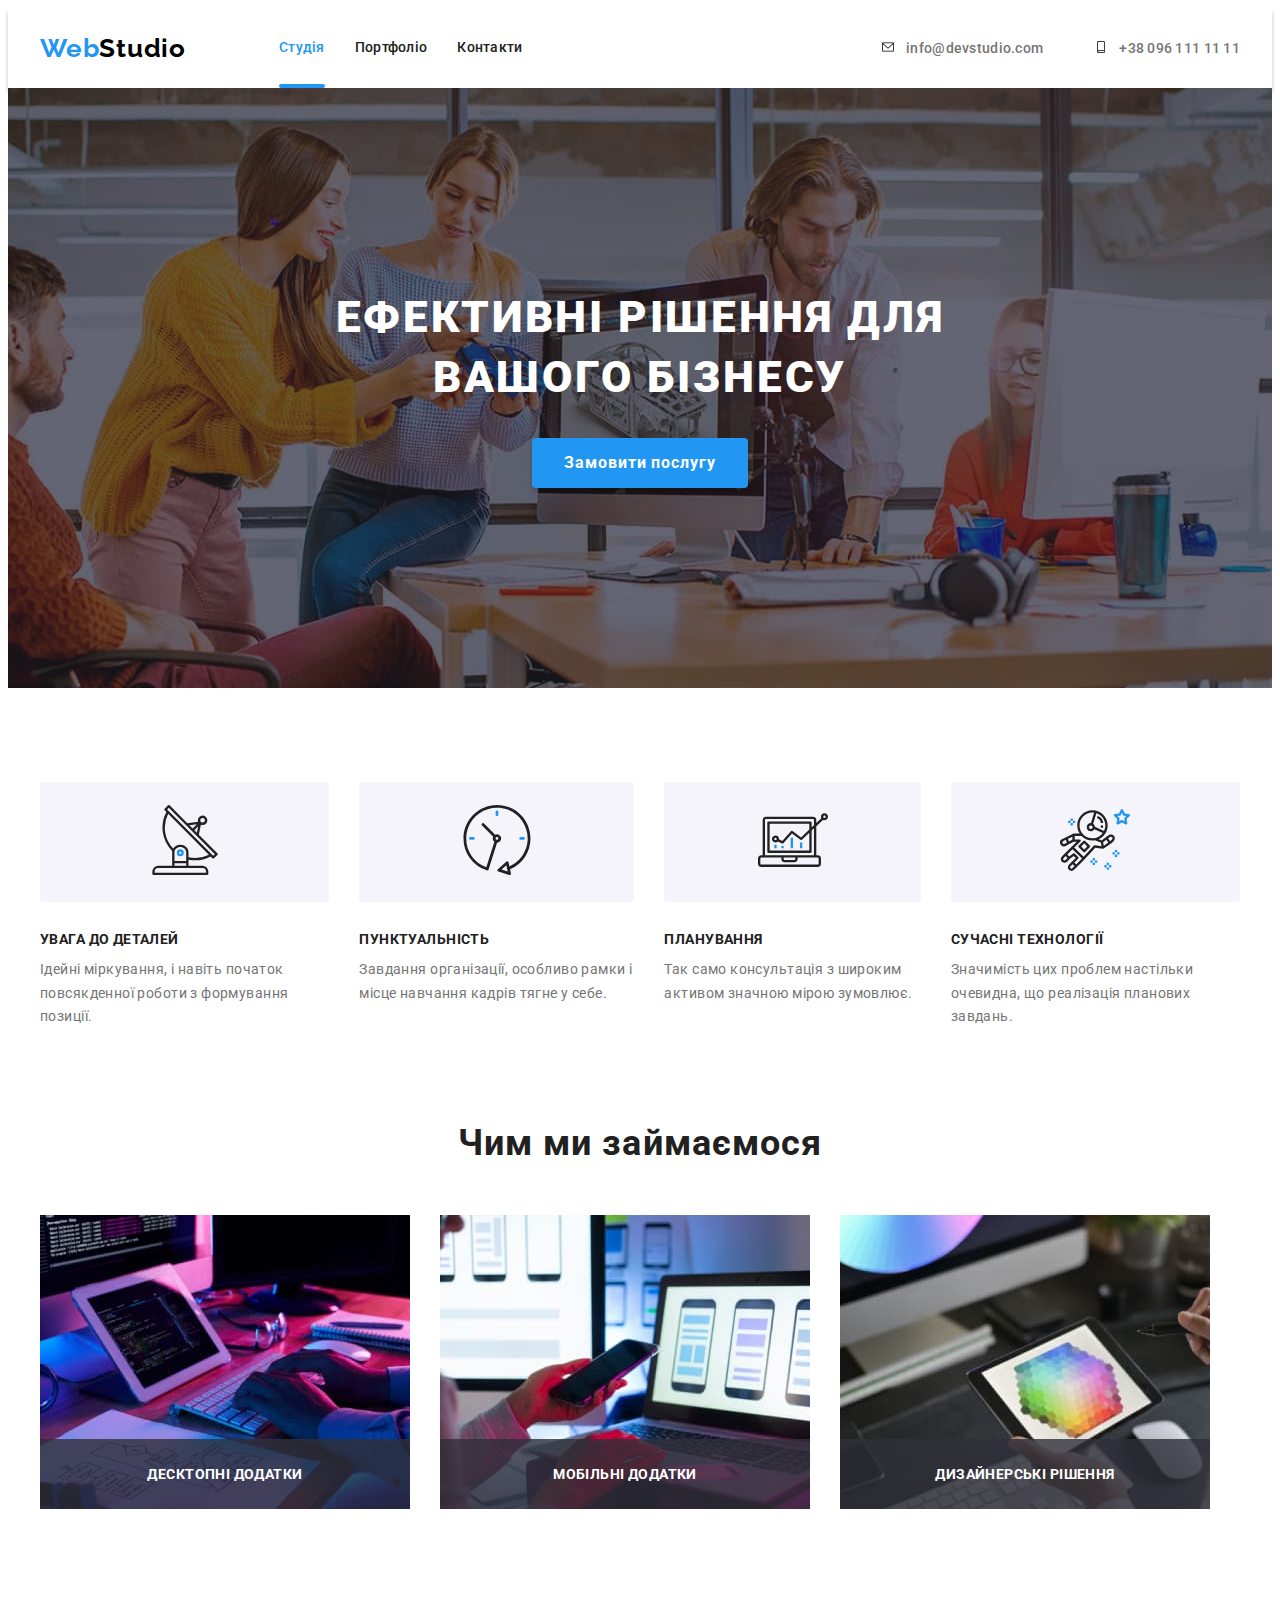
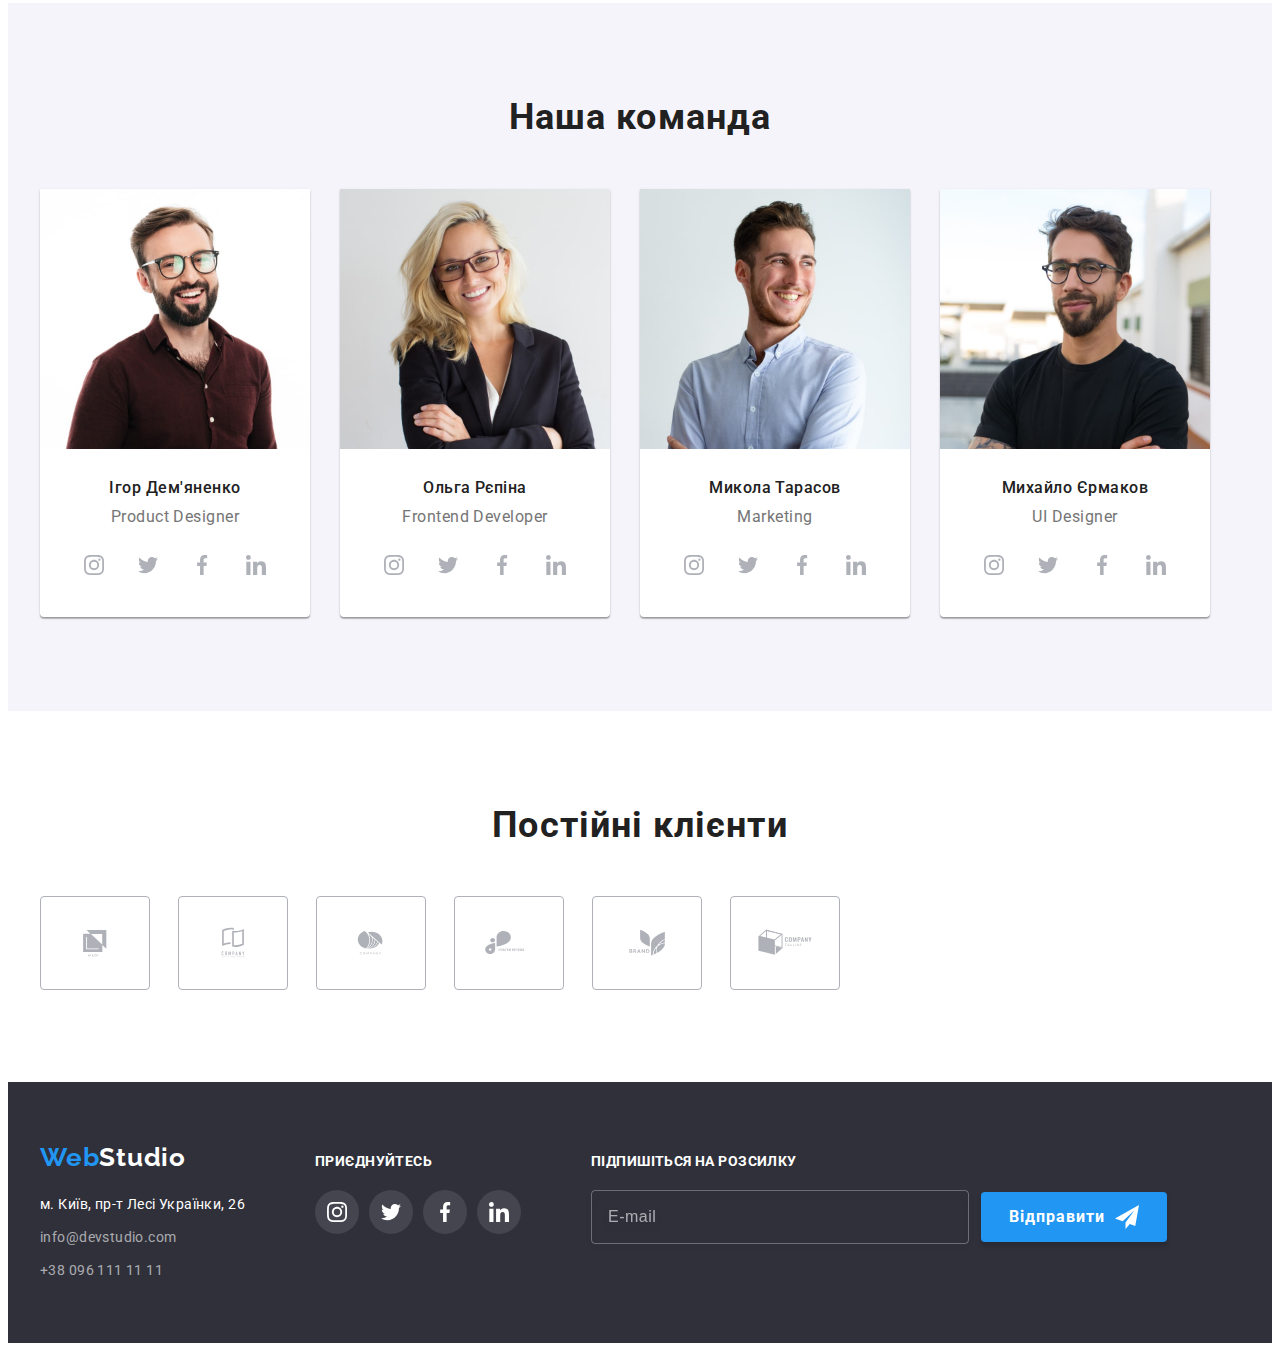
==== index.html @ 469f7433 "add repo" ====
<!DOCTYPE html>
<html lang="uk">
<head>
    <meta charset="UTF-8">
    <meta http-equiv="X-UA-Compatible" content="IE=edge">
    <meta name="viewport" content="width=device-width, initial-scale=1.0">
    <title>WebStudio</title>
    <link rel="preconnect" href="https://fonts.googleapis.com">
    <link rel="preconnect" href="https://fonts.gstatic.com" crossorigin>
    <link href="https://fonts.googleapis.com/css2?family=Raleway:wght@700&family=Roboto:wght@400;500;700;900&display=swap"
        rel="stylesheet">
    <link rel="stylesheet" href="https://cdnjs.cloudflare.com/ajax/libs/modern-normalize/1.1.0/modern-normalize.min.css"
        integrity="sha512-wpPYUAdjBVSE4KJnH1VR1HeZfpl1ub8YT/NKx4PuQ5NmX2tKuGu6U/JRp5y+Y8XG2tV+wKQpNHVUX03MfMFn9Q=="
        crossorigin="anonymous" referrerpolicy="no-referrer" />
    <link rel="stylesheet" href="./css/styles.css">
</head>
<body>
    <header class="site-header">
        <div class="container header-container">
        <nav class="header-nav">
        <a href="/" class="logo"><span class="accent">Web</span>Studio</a>
        <ul class="site-nav list">
            <li class="link-header"><a href="" class="link current">Студія</a></li>
            <li class="link-header"><a href="./portfolio.html" class=" link">Портфоліо</a></li>
            <li class="link-header"><a href="" class=" link">Контакти</a></li>
        </ul>
        </nav>
        <ul class="adress-header list">
           <li class="header-item"><a href="mailto:info@devstudio.com" class="header-link link"><svg class="header-icon" width="16" height="12">
            <use href="./images/icons.svg#icon-mail"></use>
        </svg>info@devstudio.com</a></li>
           <li class="header-item"><a href="tel:+380961111111" class="header-link link"><svg class="header-icon" width="16" height="12">
            <use href="./images/icons.svg#icon-smartphone"></use>
        </svg>+38 096 111 11 11</a></li> 
        </ul>
        </div>
    </header>
    <main>
        <section class="hero">
            <div class="container">
            <h1 class="hero-title">Ефективні рішення для вашого бізнесу</h1>
            <button type="button" class="hero-button" data-modal-open>Замовити послугу</button>
            </div>
        </section>
        <section class="corporation">
            <div class="container">
                <h2 class="visually-hidden">Корпоративна етика</h2>
                <ul class="corporation-list list">
                    <li class="corporation-link">
                        <div class="corporation-icon-item"><a href="" class="corporation-icon-link link"><svg class="corporation-icon" width="70" height="70">
                        <use href="./images/icons.svg#icon-antenna"></use></svg></a></div>
                        <h3 class="corporation-caption">увага до деталей</h3>
                        <p class="corporation-text">Ідейні міркування, і навіть початок повсякденної роботи з формування позиції.</p>
                    </li>
                    <li class="corporation-link">
                        <div class="corporation-icon-item"><a href="" class="corporation-icon-link link"><svg class="corporation-icon" width="70" height="70">
                        <use href="./images/icons.svg#icon-clock"></use></svg></a></div>
                        <h3 class="corporation-caption">пунктуальність</h3>
                        <p class="corporation-text">Завдання організації, особливо рамки і місце навчання кадрів тягне у себе.</p>
                    </li>
                    <li class="corporation-link">
                        <div class="corporation-icon-item"><a href="" class="corporation-icon-link link"><svg class="corporation-icon" width="70" height="70">
                        <use href="./images/icons.svg#icon-diagram"></use></svg></a></div>
                        <h3 class="corporation-caption">планування</h3>
                        <p class="corporation-text">Так само консультація з широким активом значною мірою зумовлює.</p>
                    </li>
                    <li class="corporation-link">
                        <div class="corporation-icon-item"><a href="" class="corporation-icon-link link"><svg class="corporation-icon" width="70" height="70">
                        <use href="./images/icons.svg#icon-astronaut"></use></svg></a></div>
                        <h3 class="corporation-caption">сучасні технології</h3>
                        <p class="corporation-text">Значимість цих проблем настільки очевидна, що реалізація планових завдань.</p>
                    </li>
                </ul>
            </div>
        </section>
        <section class="skills">
            <div class="container">
                <h2 class="skills-hidden">Чим ми займаємося</h2>
                <ul class="skills-list list">
                    <li class="">
                        <div class="skills-item">
                        <img src="./images/section-1-img1.jpg" alt="Написання коду за столом" width="370"/>
                        <p class="skills-text-top">Десктопні додатки</p>
                        </div>
                    </li>
                    <li class="">
                        <div class="skills-item">
                        <img src="./images/section-1-img2.jpg" alt="Створення мобільних додатків" width="370"/>
                        <p class="skills-text-top">Мобільні додатки</p>
                        </div>
                    </li>
                    <li class="">
                        <div class="skills-item">
                        <img src="./images/section-1-img3.jpg" alt="Цифрова кольорова палітра" width="370"/>
                        <p class="skills-text-top">Дизайнерські рішення</p>
                        </div>
                    </li>
                </ul>
            </div>
        </section>
        <section class="team">
            <div class="container">
                <h2 class="team-hidden">Наша команда</h2>
                <ul class="team-list list">
                    <li class="team-link link">
                        <img src="./images/productdesigner.jpg" alt="Дизайнер" width="270"/>
                        <div class="team-box"><h3 class="team-caption">Ігор Дем'яненко</h3>
                        <p lang="en" class="team-text">Product Designer</p>
                        <ul class="team-soc-list list">
                            <li class="team-soc-item">
                                <a href="" target="_blank" rel="noopener noreferrer nofollow" class="team-soc-link link">
                                    <svg class="team-soc-icon" width="20" height="20">
                                        <use href="./images/icons.svg#icon-instagram"></use>
                                    </svg>
                                </a></li>
                            <li class="team-soc-item">
                                <a href="" target="_blank" rel="noopener noreferrer nofollow" class="team-soc-link link"><svg class="team-soc-icon" width="20" height="20">
                                    <use href="./images/icons.svg#icon-twitter"></use>
                                </svg></a></li>
                            <li class="team-soc-item">
                                <a href="" target="_blank" rel="noopener noreferrer nofollow" class="team-soc-link link"><svg class="team-soc-icon" width="20" height="20">
                                    <use href="./images/icons.svg#icon-facebook"></use>
                                </svg></a></li>
                            <li class="team-soc-item">
                                <a href="" target="_blank" rel="noopener noreferrer nofollow" class="team-soc-link link"><svg class="team-soc-icon" width="20" height="20">
                                    <use href="./images/icons.svg#icon-linkedin"></use>
                                </svg></a></li>
                        </ul>
                        </div>
                    </li>
                    <li class="team-link link">
                        <img src="./images/frontenddeveloper.jpg" alt="Фронтенд розробник" width="270"/>
                        <div class="team-box"><h3 class="team-caption">Ольга Рєпіна</h3>
                        <p lang="en" class="team-text">Frontend Developer</p>
                        <ul class="team-soc-list list">
                            <li class="team-soc-item">
                                <a href="" target="_blank" rel="noopener noreferrer nofollow" class="team-soc-link link">
                                    <svg class="team-soc-icon" width="20" height="20">
                                        <use href="./images/icons.svg#icon-instagram"></use>
                                    </svg>
                                </a></li>
                            <li class="team-soc-item">
                                <a href="" target="_blank" rel="noopener noreferrer nofollow" class="team-soc-link link"><svg class="team-soc-icon" width="20" height="20">
                                    <use href="./images/icons.svg#icon-twitter"></use>
                                </svg></a></li>
                            <li class="team-soc-item">
                                <a href="" target="_blank" rel="noopener noreferrer nofollow" class="team-soc-link link"><svg class="team-soc-icon" width="20" height="20">
                                    <use href="./images/icons.svg#icon-facebook"></use>
                                </svg></a></li>
                            <li class="team-soc-item">
                                <a href="" target="_blank" rel="noopener noreferrer nofollow" class="team-soc-link link"><svg class="team-soc-icon" width="20" height="20">
                                    <use href="./images/icons.svg#icon-linkedin"></use>
                                </svg></a></li></ul>
                        </div>
                    </li>
                    <li class="team-link link">
                        <img src="./images/marketing.jpg" alt="Маркетолог" width="270"/>
                        <div class="team-box"><h3 class="team-caption">Микола Тарасов</h3>
                        <p lang="en" class="team-text">Marketing</p>
                        <ul class="team-soc-list list">
                            <li class="team-soc-item">
                                <a href="" target="_blank" rel="noopener noreferrer nofollow" class="team-soc-link link">
                                    <svg class="team-soc-icon" width="20" height="20">
                                        <use href="./images/icons.svg#icon-instagram"></use>
                                    </svg>
                                </a>
                            </li>
                            <li class="team-soc-item">
                                <a href="" target="_blank" rel="noopener noreferrer nofollow" class="team-soc-link link"><svg
                                        class="team-soc-icon" width="20" height="20">
                                        <use href="./images/icons.svg#icon-twitter"></use>
                                    </svg></a>
                            </li>
                            <li class="team-soc-item">
                                <a href="" target="_blank" rel="noopener noreferrer nofollow" class="team-soc-link link"><svg
                                        class="team-soc-icon" width="20" height="20">
                                        <use href="./images/icons.svg#icon-facebook"></use>
                                    </svg></a>
                            </li>
                            <li class="team-soc-item">
                                <a href="" target="_blank" rel="noopener noreferrer nofollow" class="team-soc-link link"><svg
                                        class="team-soc-icon" width="20" height="20">
                                        <use href="./images/icons.svg#icon-linkedin"></use>
                                    </svg></a>
                            </li>
                        </ul>
                        </div>
                    </li>
                    <li class="team-link link">
                        <img src="./images/uidesigner.jpg" alt="UI дизайнер" width="270"/>
                        <div class="team-box"><h3 class="team-caption">Михайло Єрмаков</h3>
                        <p lang="en" class="team-text">UI Designer</p>
                        <ul class="team-soc-list list">
                            <li class="team-soc-item">
                                <a href="" target="_blank" rel="noopener noreferrer nofollow" class="team-soc-link link">
                                    <svg class="team-soc-icon" width="20" height="20">
                                        <use href="./images/icons.svg#icon-instagram"></use>
                                    </svg>
                                </a>
                            </li>
                            <li class="team-soc-item">
                                <a href="" target="_blank" rel="noopener noreferrer nofollow" class="team-soc-link link"><svg
                                        class="team-soc-icon" width="20" height="20">
                                        <use href="./images/icons.svg#icon-twitter"></use>
                                    </svg></a>
                            </li>
                            <li class="team-soc-item">
                                <a href="" target="_blank" rel="noopener noreferrer nofollow" class="team-soc-link link"><svg
                                        class="team-soc-icon" width="20" height="20">
                                        <use href="./images/icons.svg#icon-facebook"></use>
                                    </svg></a>
                            </li>
                            <li class="team-soc-item">
                                <a href="" target="_blank" rel="noopener noreferrer nofollow" class="team-soc-link link"><svg
                                        class="team-soc-icon" width="20" height="20">
                                        <use href="./images/icons.svg#icon-linkedin"></use>
                                    </svg></a>
                            </li>
                        </ul>
                        </div>
                    </li>
                </ul>
            </div>
        </section>
        <section class="clients">
            <div class="container">
                <h2 class="clients-hidden">Постійні клієнти</h2>
                <ul class="clients-list list">
                    <li class="clients-icon-item"><a href="" class="clients-icon-link link"><svg class="clients-icon" width="106" height="60">
                        <use href="./images/icons.svg#icon-logo1"></use>
                    </svg></a></li>
                    <li class="clients-icon-item"><a href="" class="clients-icon-link link"><svg class="clients-icon" width="106" height="60">
                        <use href="./images/icons.svg#icon-logo2"></use>
                    </svg></a></li>
                    <li class="clients-icon-item"><a href="" class="clients-icon-link link"><svg class="clients-icon" width="106" height="60">
                        <use href="./images/icons.svg#icon-logo3"></use>
                    </svg></a></li>
                    <li class="clients-icon-item"><a href="" class="clients-icon-link link"><svg class="clients-icon" width="106" height="60">
                        <use href="./images/icons.svg#icon-logo4"></use>
                    </svg></a></li>
                    <li class="clients-icon-item"><a href="" class="clients-icon-link link"><svg class="clients-icon" width="106" height="60">
                        <use href="./images/icons.svg#icon-logo5"></use>
                    </svg></a></li>
                    <li class="clients-icon-item"><a href="" class="clients-icon-link link"><svg class="clients-icon" width="106" height="60">
                        <use href="./images/icons.svg#icon-logo6"></use>
                    </svg></a></li>
                </ul>
            </div>
        </section>
    </main>
    <footer class="footer">
       <div class="footer-container container">
            <div class="container-address">
                <a href="/" class="logo-footer"><span class="accent">Web</span>Studio</a>
                <address class="address-footer">
                <ul class="nav list">
                    <li class="nav-link"><a href="https://goo.gl/maps/p6rWdTMNFXtJnuZH9" target="_blank" rel="noopener noreferrer nofollow" class="nav-address">м. Київ, пр-т Лесі Українки, 26</a></li>
                    <li class="nav-link"><a href="mailto:info@devstudio.com" class="nav-info">info@devstudio.com</a></li>
                    <li class="nav-link"><a href="tel:+380961111111" class="nav-info">+38 096 111 11 11</a></li>
                </ul>
                </address>
            </div>
            <div class="container-link">
                <h2 class="footer-hidden">Приєднуйтесь</h2>
                <ul class="footer-soc-list list">
                    <li class="footer-soc-item">
                        <a href="" target="_blank" rel="noopener noreferrer nofollow" class="footer-soc-link link">
                            <svg class="footer-soc-icon" width="20" height="20">
                                <use href="./images/icons.svg#icon-instagram"></use>
                            </svg>
                        </a>
                    </li>
                    <li class="footer-soc-item">
                        <a href="" target="_blank" rel="noopener noreferrer nofollow" class="footer-soc-link link"><svg class="footer-soc-icon"
                                width="20" height="20">
                                <use href="./images/icons.svg#icon-twitter"></use>
                            </svg></a>
                    </li>
                    <li class="footer-soc-item">
                        <a href="" target="_blank" rel="noopener noreferrer nofollow" class="footer-soc-link link"><svg class="footer-soc-icon"
                                width="20" height="20">
                                <use href="./images/icons.svg#icon-facebook"></use>
                            </svg></a>
                    </li>
                    <li class="footer-soc-item">
                        <a href="" target="_blank" rel="noopener noreferrer nofollow" class="footer-soc-link link"><svg class="footer-soc-icon"
                                width="20" height="20">
                                <use href="./images/icons.svg#icon-linkedin"></use>
                            </svg></a>
                    </li>

                </ul> 
            </div>
            <div>
                <form class="footer-form">
                    <div class="footer-field">
                        <label for="footer-user-email" class="footer-input-label"><span>Підпишіться на розсилку</span></label>
                    <div class="input-wrap">
                        <input type="email" name="user-email" class="footer-input" placeholder="E-mail" required id="footer-user-email">
                        <button type="submit" class="footer-button button">Відправити<svg class="modal-send" width="24" height="24">
                            <use href="./images/icons.svg#icon-send"></use>
                        </svg></button>
                    </div>
                    </div>
                </form>
            </div>
       </div>
    </footer>
    <div class="backdrop is-hidden" data-modal>
        <div class="modal">
            <button type="button" class="modal-close" data-modal-close>
                <svg class="modal-close-icon"  width="18" height="18">
                    <use href="./images/icons.svg#icon-close"></use>
                </svg>
            </button>
            <p class="modal-title">Залиште свої дані, ми вам передзвонимо</p>
            <form class="modal-form">
                <div class="modal-field">
                    <label for="user-name" class="input-label"><span>Ім'я</span></label> 
                        <div class="input-wrap">
                        <input type="text" name="user-name" class="modal-input" required id="user-name">
                <svg class="modal-input-icon" width="18" height="18">
                    <use href="./images/icons.svg#icon-person-black"></use>
                </svg> 
                    </div>
                </div>
                <div class="modal-field">
                    <label for="user-tel" class="input-label"><span>Телефон</span></label>
                        <div class="input-wrap">
                       <input type="tel" name="user-tel" class="modal-input" required id="user-tel">
                    <svg class="modal-input-icon" width="18" height="18">
                        <use href="./images/icons.svg#icon-phone-black"></use>
                    </svg>
                    </div> 
                </div>
                <div class="modal-field">
                    <label for="user-email" class="input-label"><span>Пошта</span></label>
                        <div class="input-wrap">
                       <input type="email" name="user-email" class="modal-input" required id="user-email">
                    <svg class="modal-input-icon" width="18" height="18">
                        <use href="./images/icons.svg#icon-email-black"></use>
                    </svg> 
                        </div>
                    </div>
                <div class="modal-field comment-field">
                    <label for="user-comment" class="input-label"><span>Коментар</span></label>
                    <textarea name="user-comment" id="user-comment" class="modal-text" placeholder="Введіть текст"></textarea>
                </div>
                <div class="modal-field check-field">
                    <input type="checkbox" name="privacy" id="privacy" class="input-check visually-hidden">
                    <label for="privacy" class="check-text">
                        <span>
                            <svg class="check-icon" width="16" height="15">
                            <use href="./images/icons.svg#icon-check"></use>
                        </svg></span>Погоджуюся з розсилкою та приймаю <a class="check-link" href=""> Умови договору</a></label>
                </div>
                <button type="submit" class="modal-button button">Відправити</button>
            </form>
        </div>
    </div>
    <script src="./js/modal.js"></script>
</body>
</html>
---- css/styles.css ----
p,
h1,
h2,
h3,
h4,
h5,
h6 {
    margin: 0;
}

ul,
ol {
    margin: 0;
    padding-left: 0;
}

button {
    cursor: pointer;
}

address {
    font-style: normal;
}

img {
    display: block;
    max-width: 100%;
    height: auto;
}

body{
    background-color: #fff;
    color: #757575;
    font-family: "roboto", sans-serif;
}
:root{
    --primary-text-color: #757575;
    --title-text-color: #212121;
    --acent-color: #2196F3;
    --acent-text-color: #FFFFFF;
    --logo-header: #000000;
    --container-color: #EEEEEE;
    --section-bottom: #F5F4FA;
    --background-container: #2F303A;    
    --footer-text: rgb(255, 255, 255, 0.6);
    --bgd-container: #C4C4C4;
}

.list{
    list-style: none;
}

.link{
    text-decoration: none;
}

.container{
    width: 1200px;
    padding-left: 15px;
    padding-right: 15px;
    margin: 0 auto;
    /* outline: 2px solid red; */
}

.visually-hidden {
    position: absolute;
    white-space: nowrap;
    width: 1px;
    height: 1px;
    overflow: hidden;
    border: 0;
    padding: 0;
    clip: rect(0 0 0 0);
    clip-path: inset(50%);
    margin: -1px;
}
                                                        /*header*/
.site-header{
    background-color: var(--acent-text-color);
    box-shadow: 0px 4px 4px rgba(0, 0, 0, 0.25);
}

.logo{
    margin-right: 93px;
    color: var(--logo-header);
    text-decoration: none;
    font-family: 'raleway', sans-serif;
    font-weight: 700;
    font-size: 26px;
    line-height: 1.19;
    letter-spacing: 0.03em;
}

.accent{
    color: var(--acent-color);
}

.site-nav{
    display: flex;
    gap: 30px;
}

.link-header{
    position: relative;
}

.current::after {
    content: '';
    position: absolute;
    width: 100%;
    height: 4px;
    border-radius: 2px;
    padding-bottom: 32;
    bottom: 0;
    right: 0;
    background-color: var(--acent-color);
}

.header-nav{
    display: flex;
    align-items: center;
}
.adress-header{
    display: flex;
    align-items: center;
    gap: 50px;
}
.header-container{
    display: flex;
    justify-content: space-between;
}

.header-icon{
    align-items: center;
    margin-right: 10px;
    transition: fill 250ms linear;
}

.site-nav .link{
    color: var(--title-text-color);

    display: block;
    font-weight: 500;
    font-size: 14px;
    line-height: 1.14;
    letter-spacing: 0.02em;
    padding-top: 32px;
    padding-bottom: 32px;
    transition: color 250ms linear;
}

.site-nav .link:hover,
.site-nav .link:focus{
    color: var(--acent-color);
}
.site-nav .link.current{
    color: var(--acent-color);
}

.adress-header .link{
    color: var(--primary-text-color);

    font-weight: 500;
    font-size: 14px;
    line-height: 1.14;
    letter-spacing: 0.02em; 
    transition: color 250ms linear;
}

.adress-header .link:hover,
.adress-header .link:focus{
    color: var(--acent-color);
}

.adress-header .link:hover .header-icon,
.adress-header .link:focus .header-icon{
    fill: var(--acent-color);
}

                                                    /*main*/
.hero{
    padding-top: 200px;
    padding-bottom: 200px;
    max-width: 1600px;
    margin-left: auto;
    margin-right: auto;
    background-image: linear-gradient(rgba(47, 48, 58, 0.4), rgba(47, 48, 58, 0.4)), url(../images/hero.jpg);
    background-repeat: no-repeat;
    background-position: center;
    background-size: cover;
    background-color: var(--bgd-container);
}
.hero-title{

    width: 696px;
    margin: 0 auto;
    margin-bottom: 30px;

    color: var(--acent-text-color);
    font-weight: 900;
    font-size: 44px;
    line-height: 1.36;
    text-align: center;
    letter-spacing: 0.06em;
    text-transform: uppercase;
}
.hero-button{
    min-width: 216px;
    height: 50px;

    padding: 0;
    margin: 0 auto;
    display: block;

    box-shadow: 0px 4px 4px rgba(0, 0, 0, 0.15);
    border-radius: 4px; 
    color: var(--acent-text-color);
    background-color: var(--acent-color);
    font-family: inherit;
    font-weight: 700;
    font-size: 16px;
    line-height: 1.87;
    letter-spacing: 0.06em;
    border: none;
    cursor: pointer;
}


.corporation-icon-item {
    height: 120px;
    display: flex;
    align-items: center;
    justify-content: center;
    background: #F5F4FA;
    border-radius: 4px;
    margin-bottom: 30px;
}

.corporation-list{
    display: flex;
    gap: 30px;
}

.corporation-link{
    width: calc((100%-90)/4)

}

.corporation{
    padding-top: 94px;
    padding-bottom: 94px;
}

.corporation-caption{
    margin-bottom: 10px;

    color: var(--title-text-color);

    font-weight: 700;
    font-size: 14px;
    line-height: 1.14;
    letter-spacing: 0.03em;
    text-transform: uppercase;
}
.corporation-text{
    color: var(--primary-text-color);

    font-size: 14px;
    line-height: 1.71;
    letter-spacing: 0.03em;
}

.skills{
    padding-bottom: 94px;
}

.skills-list{
    display: flex;
    gap: 30px;
}

.skills-hidden,
.team-hidden{
    margin-bottom: 50px;

    color: var(--title-text-color);

    text-align: center;
    font-weight: 700;
    font-size: 36px;
    line-height: 1.16;
    text-align: center;
    letter-spacing: 0.03em;
}
.team{
    padding-top: 94px;
    padding-bottom: 94px;
    background-color: var(--section-bottom);
}
.team-link{
    width: calc((100%-90)/4)
    box-shadow: 0px 1px 3px rgba(0, 0, 0, 0.12), 0px 1px 1px rgba(0, 0, 0, 0.14), 0px 2px 1px rgba(0, 0, 0, 0.2);
    border-radius: 0px 0px 4px 4px;
}

.team-box{
    padding-top: 30px;
    padding-bottom: 30px;
}

.team-list{
    display: flex;
    gap: 30px;
    

}
.team-list .team-link{
    background-color: var(--acent-text-color);
    box-shadow: 0px 1px 3px rgba(0, 0, 0, 0.12), 0px 1px 1px rgba(0, 0, 0, 0.14), 0px 2px 1px rgba(0, 0, 0, 0.2);
        border-radius: 0px 0px 4px 4px;
}

.team-caption{
    color: var(--title-text-color);
    text-align: center;
    font-weight: 500;
    font-size: 16px;
    line-height: 1.18;
    text-align: center;
    letter-spacing: 0.03em;
}

.team-text{
    margin-top: 10px;

    color: var(--primary-text-color);

    text-align: center;
    line-height: 1.18;
    text-align: center;
    letter-spacing: 0.03em;
}

.team-soc-list {
    margin-top: 16px;
    display: flex;
    justify-content: center;
    gap: 10px;
    
}

.team-soc-item {
    width: 44px;
    height: 44px;
}

.team-soc-link {
    width: 100%;
    height: 100%;
    background-color: var(--acent-text-color);
    border-radius: 50%;
    display: flex;
    align-items: center;
    justify-content: center;

    transition: background-color 250ms linear;
}
.team-soc-link:hover,
.team-soc-link:focus{
    background-color: var(--acent-color);
}

.team-soc-link:hover .team-soc-icon,
.team-soc-link:focus .team-soc-icon{
    fill: var(--acent-text-color);
}


.team-soc-icon{
    fill: #AFB1B8;
    transition: fill 250ms linear;
}

/* clients */
.clients {
    padding-top: 94px;
    padding-bottom: 94px;
}

.clients-hidden {
    margin-bottom: 50px;

    color: var(--title-text-color);
    text-align: center;
    font-weight: 700;
    font-size: 36px;
    line-height: 1.16;
    letter-spacing: 0.03em;
}

.clients-list {
    display: flex;
    gap: 30px;
}

.clients-icon-item {
    width: calc((100%-150) / 6);
    height: 92px;
}

.clients-icon-link {
    display: flex;
    align-items: center;
    justify-content: center;
    border: 1px solid #AFB1B8;
    border-radius: 4px;
    width: 100%;
    height: 100%;
    transition: border-color 250ms linear;
}
.clients-icon{
    fill: #AFB1B8;
    transition: fill 250ms linear;
}

.clients-icon-link:hover,
.clients-icon-link:focus {
    border-color: var(--acent-color);
}

.clients-icon-link:hover .clients-icon,
.clients-icon-link:focus .clients-icon {
    fill: var(--acent-color);
}
                                    /*FOOTER*/                                        

.footer{
    padding-top: 60px;
    padding-bottom: 60px;
    background-color: var(--background-container);
}

.logo-footer{
    color: var(--acent-text-color);

    text-decoration: none;
    font-family: 'raleway', sans-serif;
    font-weight: 700;
    font-size: 26px;
    line-height: 1.19;
    letter-spacing: 0.03em;
}

.nav-link:not(:last-child){
    margin-bottom: 9px;
}

.nav .nav-address{
    color: var(--acent-text-color);

    text-decoration: none;
    font-style: normal;
    font-size: 14px;
    line-height: 1.71;
    letter-spacing: 0.03em;

    transition: color 250ms linear;
}

.nav .nav-address:hover,
.nav .nav-address:focus {
    color: var(--acent-color);
}

.nav .nav-info{
    color: var(--footer-text);
    text-decoration: none;
    font-style: normal;
    font-size: 14px;
    line-height: 1.71;
    letter-spacing: 0.03em;

    transition: color 250ms linear;
}

.nav .nav-info:hover,
.nav .nav-info:focus {
    color: var(--acent-color);
}

.address-footer{
    margin-top: 20px;
}

.footer-hidden {
    margin-bottom: 20px;

    color: var(--acent-text-color);
    font-weight: 700;
    font-size: 14px;
    line-height: 1.14;
    letter-spacing: 0.03em;
    text-transform: uppercase;
}
.footer-container{
    display: flex;
    gap: 70px;
    align-items: baseline;
}


.footer-soc-list {
    display: flex;
    justify-content: center;
    gap: 10px;

}

.footer-soc-item {
    width: 44px;
    height: 44px;
}

.footer-soc-link {    
    width: 100%;
    height: 100%;
    background-color: rgba(255, 255, 255, 0.1);;
    border-radius: 50%;
    display: flex;
    align-items: center;
    justify-content: center;

    transition: background-color 250ms linear;
}

.footer-soc-icon {    
    fill: var(--acent-text-color);
    transition: fill 250ms linear;
}

.footer-soc-link:hover,
.footer-soc-link:focus {
    background-color: var(--acent-color);
}

.footer-soc-link:hover .footer-soc-icon,
.footer-soc-link:focus .footer-soc-icon {
    fill: var(--acent-text-color);
}


/*PORTFOLIO*/

.button{
    padding: 6px 22px;
}
.button.current-btn{
    padding: 6px 25px;
}
.portfolio-nav{
    padding-top: 94px;
    padding-bottom: 94px;
}

.portfolio-nav .button.current-btn {
    color: var(--acent-text-color);
    background-color: var(--acent-color);
    box-shadow: 0px 3px 1px rgba(0, 0, 0, 0.1), 0px 1px 2px rgba(0, 0, 0, 0.08), 0px 2px 2px rgba(0, 0, 0, 0.12);
    border-radius: 4px;

}

.portfolio-btn{
    justify-content: center;
    margin-bottom: 50px;
    display: flex;
    gap: 8px;
}

.portfolio-nav .button{
    border-radius: 4px;
    color: var(--title-text-color);
    background-color: var(--section-bottom);
    border: none;
    font-family: inherit;
    font-weight: 500;
    font-size: 16px;
    line-height: 1.62;
    text-align: center;
    letter-spacing: 0.03em;
    cursor: pointer;

    transition: background-color 250ms linear, color 250ms linear, box-shadow 250ms linear;
}

.portfolio-nav .button:hover,
.portfolio-nav .button:focus{
    color: var(--acent-text-color);
    background-color: var(--acent-color);
    box-shadow: 0px 3px 1px rgba(0, 0, 0, 0.1), 0px 1px 2px rgba(0, 0, 0, 0.08), 0px 2px 2px rgba(0, 0, 0, 0.12);
    border-radius: 4px;
}

.link-text{
    border: 1px solid #EEEEEE;
}

.portfolio-link{
    padding: 0;
    background-color: var(--acent-text-color);
    flex-basis: calc((100% - 60px) / 3);

}
.portfolio-link:hover .top-text,
.portfolio-link:focus .top-text{
    transform: translateY(0);
}

.portfolio-img{
    display: inline-block;
    transition: box-shadow 250ms linear;
}

.portfolio-img:hover,
.portfolio-img:focus{
    box-shadow: 0px 1px 1px rgba(0, 0, 0, 0.12), 0px 4px 4px rgba(0, 0, 0, 0.06), 1px 4px 6px rgba(0, 0, 0, 0.16);
}

.portfolio-header{
    color: var(--title-text-color);
    font-weight: 700;
    font-size: 18px;
    line-height: 2;
    letter-spacing: 0.06em;
    }

.portfolio-text{
    color: var(--primary-text-color);
    line-height: 1.87;
    letter-spacing: 0.03em;
}

.link-text{
    padding-top: 20px;
    padding-left: 24px;
    padding-bottom: 20px;
    padding-right: 24px;
}
.portfolio-text{
    margin-top: 4px;
}

.portfolio{
    display: flex;
    gap: 30px;
    flex-wrap: wrap;
}

.text-top-wrap{
    position: relative;
    overflow: hidden;
}

.top-text{
    font-size: 18px;
    line-height: 1.56;
    letter-spacing: 0.03em;
    color: #FFFFFF;
    background: rgba(33, 150, 243, 0.9);

    position: absolute;
    top: 0;
    padding: 63px 24px;

    transform: translateY(100%);
    transition: transform 250ms linear;
}

.skills-item{
    position: relative;
    overflow: hidden;
}

.skills-text-top {
    font-weight: 700;
    font-size: 14px;
    line-height: 1,14;
    text-align: center;
    letter-spacing: 0.03em;
    text-transform: uppercase;
    color: #FFFFFF;
    background: rgba(47, 48, 58, 0.8);

    position: absolute;
    bottom: 0;
    width: 100%;
    height: 70px;
    display: flex;
    align-items: center;
    justify-content: center;
} 
.footer-form {
}

.footer-input-label {
    font-weight: 700;
    font-size: 14px;
    line-height: 1.14;
    letter-spacing: 0.03em;
    text-transform: uppercase;
    color: var(--acent-text-color);
}
.footer-input-label span {
    display: block;
    margin-bottom: 20px;
}

.input-wrap {
    display: flex;
    align-items: center;
    justify-content: center;
}

.footer-input {
    width: 358px;
    height: 50px;
    transition: fill 250ms linear;
    border: 1px solid rgba(255, 255, 255, 0.3);
    filter: drop-shadow(0px 4px 4px rgba(0, 0, 0, 0.15));
    border-radius: 4px;
    padding-left: 16px;
    color: rgba(255, 255, 255, 0.6);
    font-size: 16px;
    outline: transparent;
    background-color: transparent;
}

.footer-input::placeholder {
    font-weight: 400;
    font-size: 16px;
    line-height: 1.25;
    display: flex;
    align-items: center;
    letter-spacing: 0.03em;
    color: rgba(255, 255, 255, 0.6);
}

.footer-button {
    padding: 10px 28px;
    margin: 0 auto;
    display: block;
    
    box-shadow: 0px 4px 4px rgba(0, 0, 0, 0.15);
    border-radius: 4px;
    color: var(--acent-text-color);
    background-color: #2196F3;
    font-family: inherit;
    font-weight: 700;
    font-size: 16px;
    line-height: 1.87;
    letter-spacing: 0.06em;
    border: none;
    cursor: pointer;
    margin-left: 12px;

    display: flex;
    align-items: center;
    justify-content: center;

    
}

.modal-send {
    fill: var(--acent-text-color);
    margin-left: 10px;
}


/* MODAL  */

.backdrop{
    width: 100%;
    height: 100%;
    background-color: rgba(0, 0, 0, 0.2);
    position: fixed;
    top: 0;

    transition: opacity 250ms linear, visibility 250ms linear;
}

.modal{
    width: 528px;
    min-height: 581px;
    background-color: var(--acent-text-color);
    position: absolute;
    top: 50%;
    left: 50%;
    padding: 40px;
    transform: translate(-50%, -50%) scaleY(1);
    transition: transform 250ms linear;
    box-shadow: 0px 1px 3px rgba(0, 0, 0, 0.12), 0px 1px 1px rgba(0, 0, 0, 0.14), 0px 2px 1px rgba(0, 0, 0, 0.2);
    border-radius: 4px;
}

.backdrop.is-hidden .modal{
    transform: translate(-50%, -50%) scaleY(0);
}

.modal-close{
    width: 30px;
    height: 30px;
    background-color: transparent;
    border: 1px solid rgba(0, 0, 0, 0.1);
    border-radius: 50%;

    position: absolute;
    right: 8px;
    top: 8px;

    display: flex;
    align-items: center;
    justify-content: center;
}

.modal-close-icon{
    transition: fill 250ms linear;
}

.modal-close:hover .modal-close-icon,
.modal-close:focus .modal-close-icon {
    fill: var(--acent-color);
}

.modal-title{
    font-weight: 700;
    font-size: 20px;
    line-height: 1.15;
    text-align: center;
    letter-spacing: 0.03em;
    color: var(--title-text-color);
    margin-bottom: 12px;
}

.modal-input{
    width: 100%;
    height: 40px;
    transition: fill 250ms linear;
    border: 1px solid rgba(33, 33, 33, 0.2);
    border-radius: 4px;
    padding-left: 42px;
    color: var(--title-text-color);
    font-size: 14px;
    outline: transparent;
}

.modal-input:focus,
.modal-input:hover{
    border-color: var(--acent-color);
    
}

.modal-input:focus + .modal-input-icon,
.modal-input:hover +.modal-input-icon{
    fill: var(--acent-color);
}

.modal-input-icon{
    transition: fill 250ms linear;
}

.input-wrap{
    position: relative;
}

.modal-field{
    margin-bottom: 10px;
}

.modal-field.comment-field{
    margin-bottom: 20px;
}

.modal-input-icon{
    position: absolute;
    left: 12px;
    top: 50%;
    transform: translateY(-50%);
}

.modal-input::placeholder{
    font-weight: 400;
    font-size: 12px;
    line-height: 1.16;
    letter-spacing: 0.01em;
    color: rgba(117, 117, 117, 0.5);
}

.modal-text{
    width: 100%;
    height: 120px;
    border: 1px solid rgba(33, 33, 33, 0.2);
    border-radius: 4px;
    padding: 12px 16px;
    resize: none;
    font-size: 14px;
    color: var(--title-text-color);
    outline: transparent;
    transition: fill 250ms linear;
}

.modal-text::placeholder{
    font-weight: 400;
    font-size: 12px;
    line-height: 1.16;
    letter-spacing: 0.01em;
    color: rgba(117, 117, 117, 0.5);
}
.modal-text:hover,
.modal-text:focus{
    border-color: var(--acent-color);
}

.modal-button{
    padding: 10px 52px;
    margin: 0 auto;
    display: block;
    
    box-shadow: 0px 4px 4px rgba(0, 0, 0, 0.15);
    border-radius: 4px;
    color: var(--acent-text-color);
    background-color: var(--acent-color);
    font-family: inherit;
    font-weight: 700;
    font-size: 16px;
    line-height: 1.87;
    letter-spacing: 0.06em;
    border: none;
    cursor: pointer;

    transition: background-color 250ms linear, color 250ms linear, box-shadow 250ms linear;

}   

.modal-button:hover,
.modal-button:focus {
    border-radius: 4px;
    background: #188CE8;
    box-shadow: 0px 3px 1px rgba(0, 0, 0, 0.1), 0px 1px 2px rgba(0, 0, 0, 0.08), 0px 2px 2px rgba(0, 0, 0, 0.12);
}

.input-label{
    font-weight: 400;
    font-size: 12px;
    line-height: 1.16;
    letter-spacing: 0.01em;
    color: var(--primary-text-color);
    
}
.input-label span{
    display: block;
    margin-bottom: 4px;
}

.check-field{
    margin-bottom: 30px;
    display: flex;
    justify-content: center;
}

.check-text{
    font-weight: 400;
    font-size: 14px;
    line-height: 1.71;
    letter-spacing: 0.03em;
    color: var(--primary-text-color);
    display: flex;
    align-items: center;
}

.check-text span{
    width: 16px;
    height: 15px;
    border: 2px solid #212121;
    border-radius: 3px;
    margin-right: 7px;
    display: flex;
    align-items: center;
    justify-content: center;
    fill: transparent;
}

.input-check:checked + .check-text span{
    background-color: #2196F3;
    border: transparent;
    fill: var(--acent-text-color);
}
.input-check:focus + .check-text span,
.input-check:hover + .check-text span{
    border-color: var(--acent-color);
}

.check-link{
    color: #2196F3;
    display: block;
    font-weight: 400;
    font-size: 14px;
    line-height: 1.71;
    letter-spacing: 0.03em;
    text-decoration-line: underline;
    margin-left: 5px;


}

/* java */

.backdrop.is-hidden{
    opacity: 0;
    visibility: hidden;
    pointer-events: none;
}
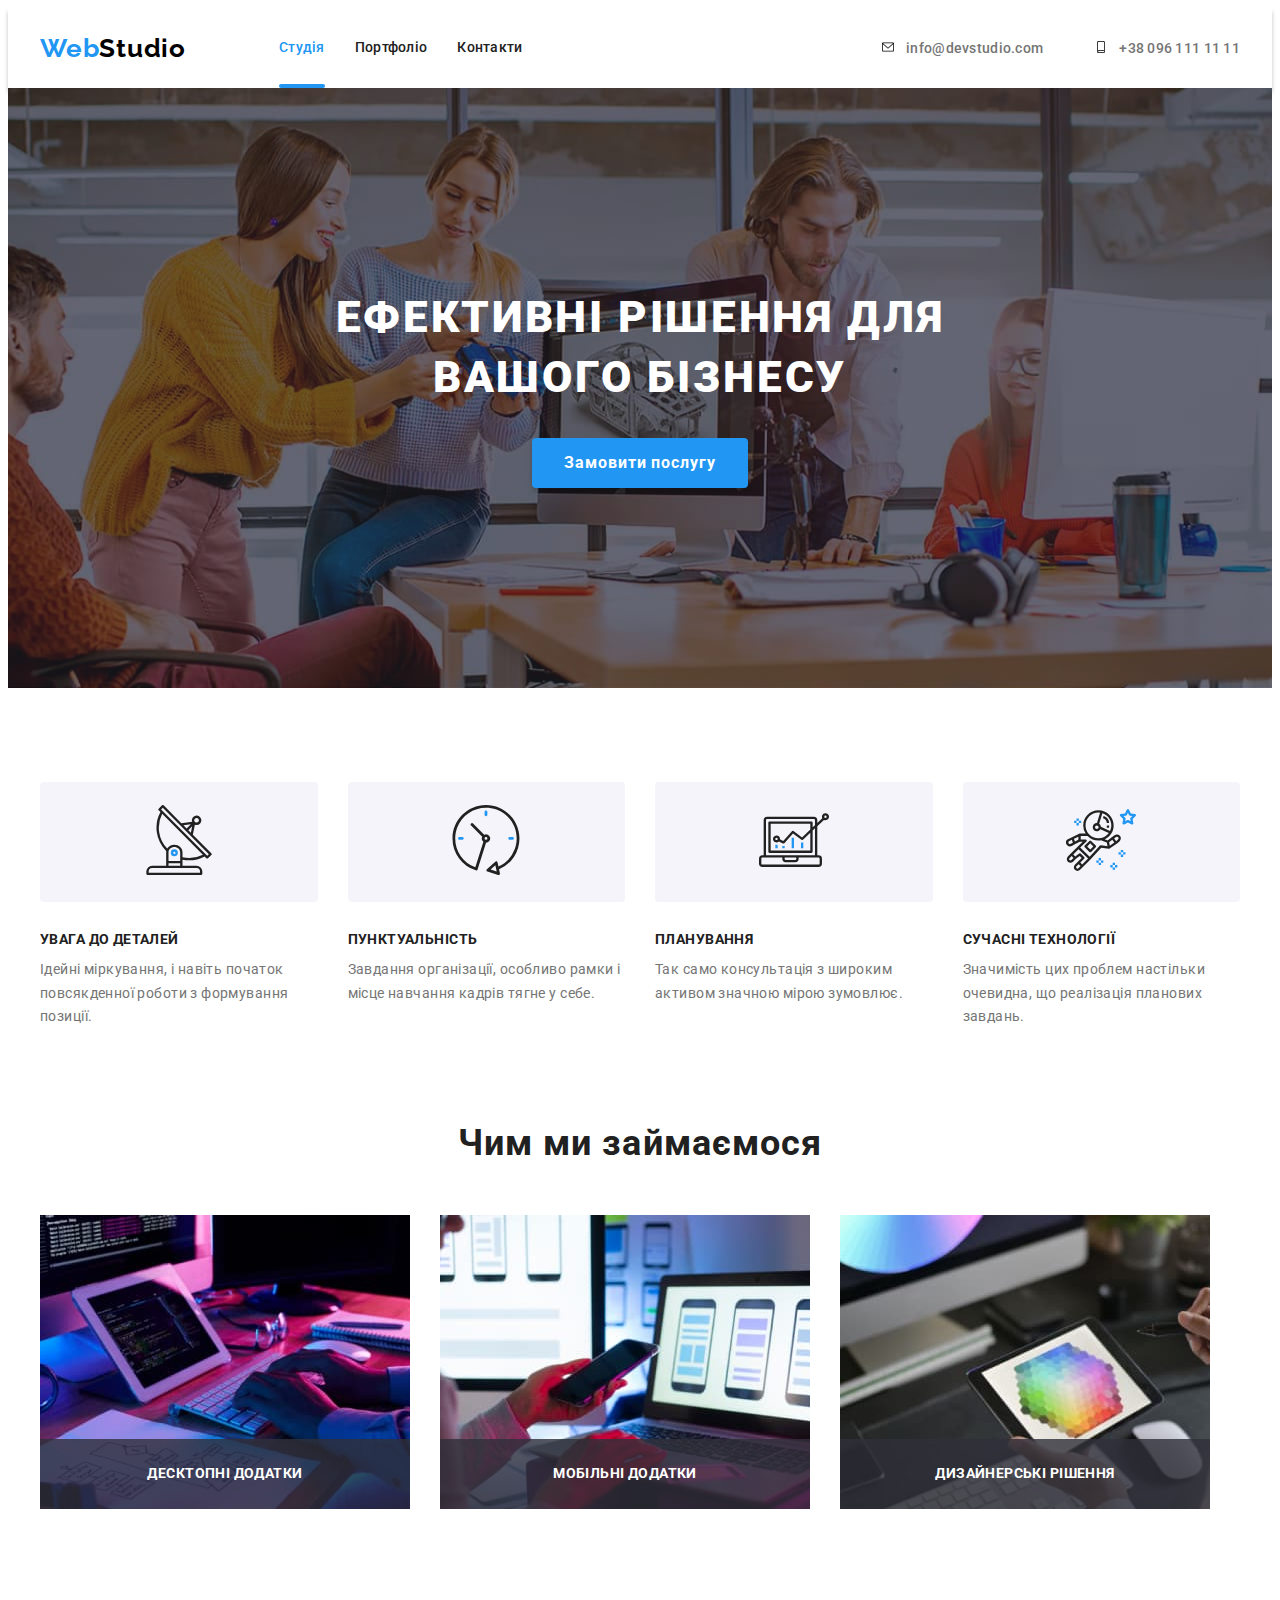
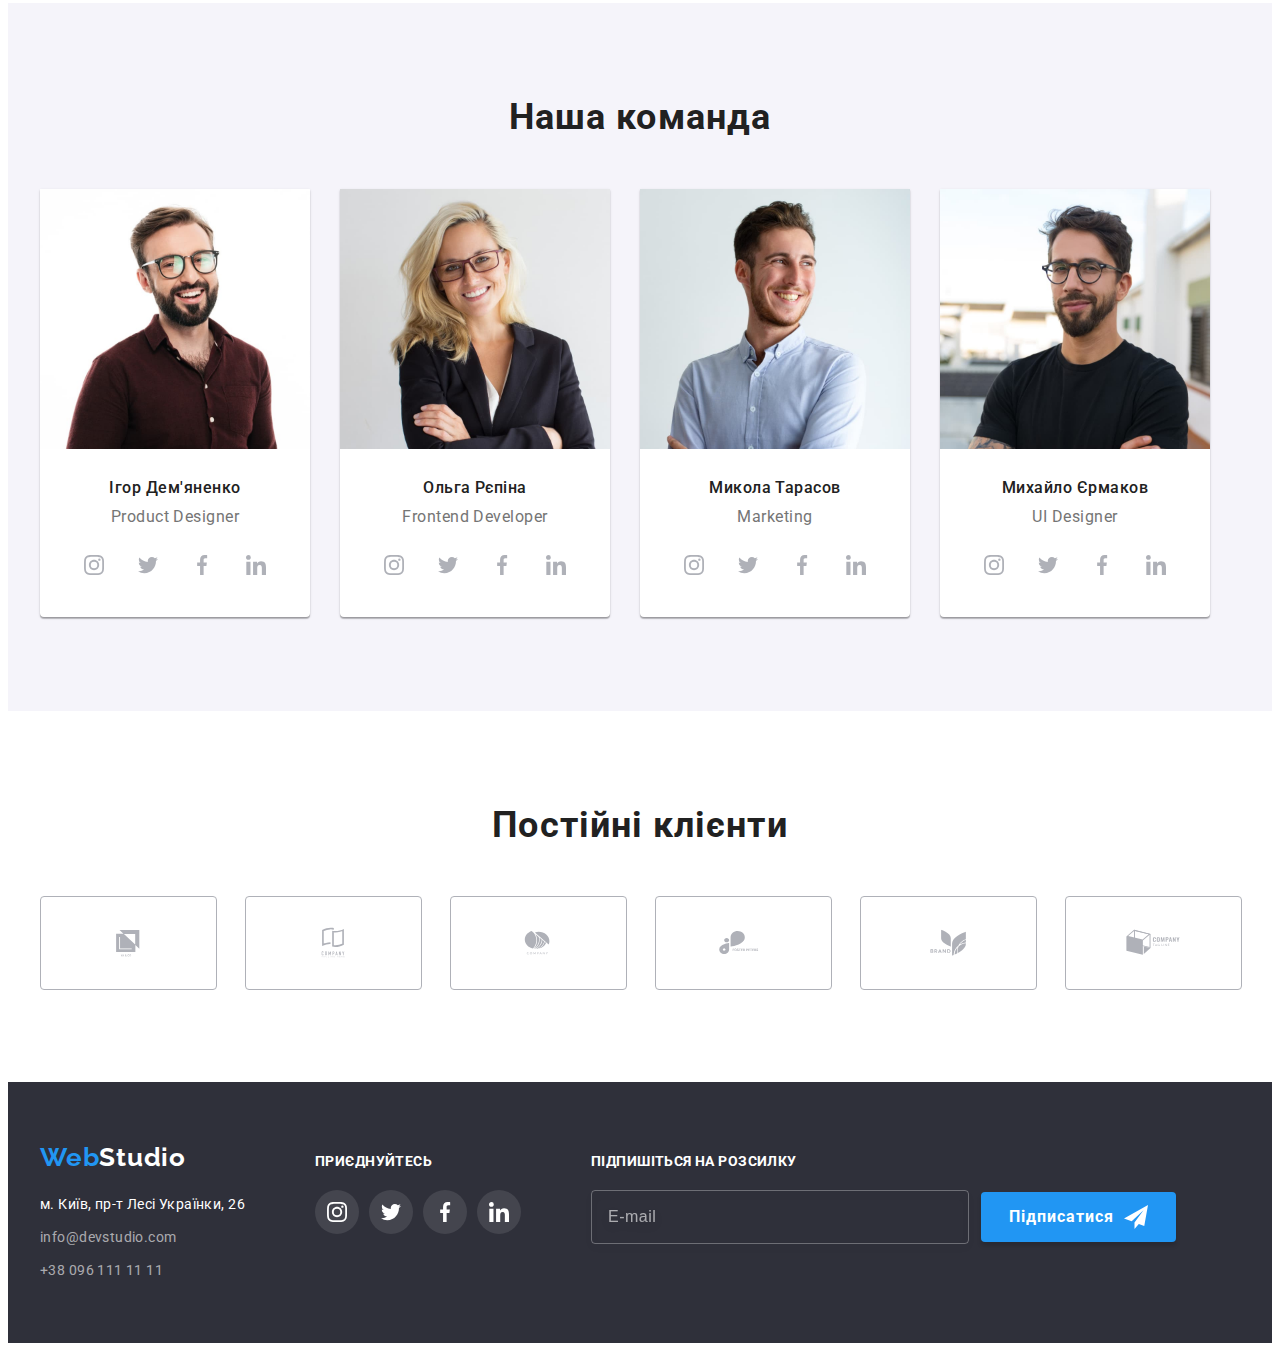
==== commit 1c9a4e80: "add correct version" ====
--- a/index.html
+++ b/index.html
@@ -12,7 +12,7 @@
     <link rel="stylesheet" href="https://cdnjs.cloudflare.com/ajax/libs/modern-normalize/1.1.0/modern-normalize.min.css"
         integrity="sha512-wpPYUAdjBVSE4KJnH1VR1HeZfpl1ub8YT/NKx4PuQ5NmX2tKuGu6U/JRp5y+Y8XG2tV+wKQpNHVUX03MfMFn9Q=="
         crossorigin="anonymous" referrerpolicy="no-referrer" />
-    <link rel="stylesheet" href="./css/styles.css">
+    <link rel="stylesheet" href="./css/main.min.css">
 </head>
 <body>
     <header class="site-header">
@@ -297,7 +297,7 @@
                         <label for="footer-user-email" class="footer-input-label"><span>Підпишіться на розсилку</span></label>
                     <div class="input-wrap">
                         <input type="email" name="user-email" class="footer-input" placeholder="E-mail" required id="footer-user-email">
-                        <button type="submit" class="footer-button button">Відправити<svg class="modal-send" width="24" height="24">
+                        <button type="submit" class="footer-button">Підписатися<svg class="modal-send" width="24" height="24">
                             <use href="./images/icons.svg#icon-send"></use>
                         </svg></button>
                     </div>
@@ -354,7 +354,7 @@
                             <use href="./images/icons.svg#icon-check"></use>
                         </svg></span>Погоджуюся з розсилкою та приймаю <a class="check-link" href=""> Умови договору</a></label>
                 </div>
-                <button type="submit" class="modal-button button">Відправити</button>
+                <button type="submit" class="modal-button">Відправити</button>
             </form>
         </div>
     </div>
--- a/css/main.min.css
+++ b/css/main.min.css
@@ -0,0 +1 @@
+:root{--primary-text-color: #757575;--title-text-color: #212121;--acent-color: #2196F3;--acent-text-color: #FFFFFF;--logo-header: #000000;--container-color: #EEEEEE;--section-bottom: #F5F4FA;--background-container: #2F303A;--footer-text: rgb(255, 255, 255, 0.6);--bgd-container: #C4C4C4}p,h1,h2,h3,h4,h5,h6{margin:0}ul,ol{margin:0;padding-left:0}button{cursor:pointer}address{font-style:normal}img{display:block;max-width:100%;height:auto}body{background-color:#fff;color:#757575;font-family:"roboto",sans-serif}.list{list-style:none}.link{text-decoration:none}.visually-hidden{position:absolute;white-space:nowrap;width:1px;height:1px;overflow:hidden;border:0;padding:0;clip:rect(0 0 0 0);-webkit-clip-path:inset(50%);clip-path:inset(50%);margin:-1px}.container{width:1200px;padding-left:15px;padding-right:15px;margin:0 auto}.input-wrap{display:flex;align-items:center;justify-content:center}.backdrop{width:100%;height:100%;background-color:rgba(0,0,0,.2);position:fixed;top:0;transition:opacity 250ms linear,visibility 250ms linear}.modal{width:528px;min-height:581px;background-color:var(--acent-text-color);position:absolute;top:50%;left:50%;padding:40px;transform:translate(-50%, -50%) scaleY(1);transition:transform 250ms linear;box-shadow:0px 1px 3px rgba(0,0,0,.12),0px 1px 1px rgba(0,0,0,.14),0px 2px 1px rgba(0,0,0,.2);border-radius:4px}.backdrop.is-hidden .modal{transform:translate(-50%, -50%) scaleY(0)}.modal-close{width:30px;height:30px;background-color:rgba(0,0,0,0);border:1px solid rgba(0,0,0,.1);border-radius:50%;position:absolute;right:8px;top:8px;display:flex;align-items:center;justify-content:center}.modal-close-icon{transition:fill 250ms linear}.modal-close:hover .modal-close-icon,.modal-close:focus .modal-close-icon{fill:var(--acent-color)}.modal-title{font-weight:700;font-size:20px;line-height:1.15;letter-spacing:.03em;text-align:center;color:var(--title-text-color);margin-bottom:12px}.modal-input{width:100%;height:40px;transition:fill 250ms linear;border:1px solid rgba(33,33,33,.2);border-radius:4px;padding-left:42px;color:var(--title-text-color);font-size:14px;outline:rgba(0,0,0,0)}.modal-input:focus,.modal-input:hover{border-color:var(--acent-color)}.modal-input::-moz-placeholder{font-weight:400;font-size:12px;line-height:1.16;letter-spacing:.01em;color:rgba(117,117,117,.5)}.modal-input:-ms-input-placeholder{font-weight:400;font-size:12px;line-height:1.16;letter-spacing:.01em;color:rgba(117,117,117,.5)}.modal-input::placeholder{font-weight:400;font-size:12px;line-height:1.16;letter-spacing:.01em;color:rgba(117,117,117,.5)}.modal-input-icon{transition:fill 250ms linear}.modal-input:focus+.modal-input-icon,.modal-input:hover+.modal-input-icon{fill:var(--acent-color)}.input-wrap{position:relative}.modal-field{margin-bottom:10px}.modal-field.comment-field{margin-bottom:20px}.modal-input-icon{position:absolute;left:12px;top:50%;transform:translateY(-50%)}.modal-text{width:100%;height:120px;border:1px solid rgba(33,33,33,.2);border-radius:4px;padding:12px 16px;resize:none;font-size:14px;color:var(--title-text-color);outline:rgba(0,0,0,0);transition:fill 250ms linear}.modal-text:hover,.modal-text:focus{border-color:var(--acent-color)}.modal-text::-moz-placeholder{font-weight:400;font-size:12px;line-height:1.16;letter-spacing:.01em;color:rgba(117,117,117,.5)}.modal-text:-ms-input-placeholder{font-weight:400;font-size:12px;line-height:1.16;letter-spacing:.01em;color:rgba(117,117,117,.5)}.modal-text::placeholder{font-weight:400;font-size:12px;line-height:1.16;letter-spacing:.01em;color:rgba(117,117,117,.5)}.modal-button{padding:10px 52px;margin:0 auto;display:block;box-shadow:0px 4px 4px rgba(0,0,0,.15);border-radius:4px;color:var(--acent-text-color);background-color:var(--acent-color);font-family:inherit;font-weight:700;font-size:16px;line-height:1.87;letter-spacing:.06em;border:none;cursor:pointer;transition:background-color 250ms linear,color 250ms linear,box-shadow 250ms linear}.modal-button:hover,.modal-button:focus{border-radius:4px;background:#188ce8;box-shadow:0px 3px 1px rgba(0,0,0,.1),0px 1px 2px rgba(0,0,0,.08),0px 2px 2px rgba(0,0,0,.12)}.input-label{font-weight:400;font-size:12px;line-height:1.16;letter-spacing:.01em;color:var(--primary-text-color)}.input-label span{display:block;margin-bottom:4px}.check-field{margin-bottom:30px;display:flex;justify-content:center}.check-text{font-weight:400;font-size:14px;line-height:1.71;letter-spacing:.03em;color:var(--primary-text-color);display:flex;align-items:center}.check-text span{width:16px;height:15px;border:2px solid #212121;border-radius:3px;margin-right:7px;display:flex;align-items:center;justify-content:center;fill:rgba(0,0,0,0)}.input-check:checked+.check-text span{background-color:#2196f3;border:rgba(0,0,0,0);fill:var(--acent-text-color)}.input-check:focus+.check-text span,.input-check:hover+.check-text span{border-color:var(--acent-color)}.check-link{color:#2196f3;display:block;font-weight:400;font-size:14px;line-height:1.71;letter-spacing:.03em;-webkit-text-decoration-line:underline;text-decoration-line:underline;margin-left:5px}.backdrop.is-hidden{opacity:0;visibility:hidden;pointer-events:none}.site-header{background-color:var(--acent-text-color);box-shadow:0px 4px 4px rgba(0,0,0,.25)}.logo{margin-right:93px;color:var(--logo-header);text-decoration:none;font-family:"raleway",sans-serif;font-weight:700;font-size:26px;line-height:1.19;letter-spacing:.03em}.accent{color:var(--acent-color)}.site-nav{display:flex;gap:30px}.link-header{position:relative}.current::after{content:"";position:absolute;width:100%;height:4px;border-radius:2px;padding-bottom:32;bottom:0;right:0;background-color:var(--acent-color)}.header-nav{display:flex;align-items:center}.adress-header{display:flex;align-items:center;gap:50px}.header-container{display:flex;justify-content:space-between}.header-icon{align-items:center;margin-right:10px;transition:fill 250ms linear}.adress-header .link:hover .header-icon,.adress-header .link:focus .header-icon{fill:var(--acent-color)}.site-nav .link{color:var(--title-text-color);display:block;font-weight:500;font-size:14px;line-height:1.14;letter-spacing:.02em;padding-top:32px;padding-bottom:32px;transition:color 250ms linear}.site-nav .link:hover,.site-nav .link:focus{color:var(--acent-color)}.site-nav .link.current{color:var(--acent-color)}.adress-header .link{color:var(--primary-text-color);font-weight:500;font-size:14px;line-height:1.14;letter-spacing:.02em;transition:color 250ms linear}.adress-header .link:hover,.adress-header .link:focus{color:var(--acent-color)}.hero{padding-top:200px;padding-bottom:200px;max-width:1600px;margin-left:auto;margin-right:auto;background-image:linear-gradient(rgba(47, 48, 58, 0.4), rgba(47, 48, 58, 0.4)),url(../images/hero.jpg);background-repeat:no-repeat;background-position:center;background-size:cover;background-color:var(--bgd-container)}.hero-title{width:696px;margin:0 auto;margin-bottom:30px;color:var(--acent-text-color);font-weight:900;font-size:44px;line-height:1.36;letter-spacing:.06em;text-align:center;text-transform:uppercase}.hero-button{min-width:216px;height:50px;padding:0;margin:0 auto;display:block;box-shadow:0px 4px 4px rgba(0,0,0,.15);border-radius:4px;color:var(--acent-text-color);background-color:var(--acent-color);font-family:inherit;font-weight:700;font-size:16px;line-height:1.87;letter-spacing:.06em;border:none;cursor:pointer}.corporation-icon-item{height:120px;display:flex;align-items:center;justify-content:center;background:var(--section-bottom);border-radius:4px;margin-bottom:30px}.corporation-list{display:flex;gap:30px}.corporation-link{width:calc((100% - 90px)/4)}.corporation{padding-top:94px;padding-bottom:94px}.corporation-caption{margin-bottom:10px;color:var(--title-text-color);font-weight:700;font-size:14px;line-height:1.14;letter-spacing:.03em;text-transform:uppercase}.corporation-text{color:var(--primary-text-color);font-size:14px;line-height:1.71;letter-spacing:.03em}.skills{padding-bottom:94px}.skills-list{display:flex;gap:30px}.skills-item{position:relative;overflow:hidden}.skills-text-top{font-weight:700;font-size:14px;line-height:1.14;letter-spacing:.03em;text-align:center;text-transform:uppercase;color:#fff;background:rgba(47,48,58,.8);position:absolute;bottom:0;width:100%;height:70px;display:flex;align-items:center;justify-content:center}.skills-hidden{margin-bottom:50px;color:var(--title-text-color);text-align:center;font-weight:700;font-size:36px;line-height:1.16;letter-spacing:.03em;text-align:center}.team-hidden{margin-bottom:50px;color:var(--title-text-color);font-weight:700;font-size:36px;line-height:1.16;letter-spacing:.03em;text-align:center}.team{padding-top:94px;padding-bottom:94px;background-color:var(--section-bottom)}.team-link{box-shadow:0px 1px 3px rgba(0,0,0,.12),0px 1px 1px rgba(0,0,0,.14),0px 2px 1px rgba(0,0,0,.2);border-radius:0px 0px 4px 4px}.team-box{padding-top:30px;padding-bottom:30px}.team-list{display:flex;gap:30px}.team-list .team-link{background-color:var(--acent-text-color);box-shadow:0px 1px 3px rgba(0,0,0,.12),0px 1px 1px rgba(0,0,0,.14),0px 2px 1px rgba(0,0,0,.2);border-radius:0px 0px 4px 4px}.team-caption{color:var(--title-text-color);text-align:center;font-weight:500;font-size:16px;line-height:1.18;letter-spacing:.03em;text-align:center}.team-text{margin-top:10px;color:var(--primary-text-color);line-height:1.18;letter-spacing:.03em;text-align:center}.team-soc-list{margin-top:16px;display:flex;justify-content:center;gap:10px}.team-soc-item{width:44px;height:44px}.team-soc-link{width:100%;height:100%;background-color:var(--acent-text-color);border-radius:50%;display:flex;align-items:center;justify-content:center;transition:background-color 250ms linear}.team-soc-link:hover,.team-soc-link:focus{background-color:var(--acent-color)}.team-soc-icon{fill:#afb1b8;transition:fill 250ms linear}.team-soc-link:hover .team-soc-icon,.team-soc-link:focus .team-soc-icon{fill:var(--acent-text-color)}.clients{padding-top:94px;padding-bottom:94px}.clients-hidden{margin-bottom:50px;color:var(--title-text-color);text-align:center;font-weight:700;font-size:36px;line-height:1.16;letter-spacing:.03em}.clients-list{display:flex;gap:30px}.clients-icon-item{width:calc((100% - 150px)/6);height:92px}.clients-icon-link{display:flex;align-items:center;justify-content:center;border:1px solid #afb1b8;border-radius:4px;width:100%;height:100%;transition:border-color 250ms linear}.clients-icon-link:hover,.clients-icon-link:focus{border-color:var(--acent-color)}.clients-icon{fill:#afb1b8;transition:fill 250ms linear}.clients-icon-link:hover .clients-icon,.clients-icon-link:focus .clients-icon{fill:var(--acent-color)}.footer{padding-top:60px;padding-bottom:60px;background-color:var(--background-container)}.logo-footer{color:var(--acent-text-color);text-decoration:none;font-family:"raleway",sans-serif;font-weight:700;font-size:26px;line-height:1.19;letter-spacing:.03em}.nav-link:not(:last-child){margin-bottom:9px}.nav .nav-address{color:var(--acent-text-color);text-decoration:none;font-style:normal;font-size:14px;line-height:1.71;letter-spacing:.03em;transition:color 250ms linear}.nav .nav-address:hover,.nav .nav-address:focus{color:var(--acent-color)}.nav .nav-info{color:var(--footer-text);text-decoration:none;font-style:normal;font-size:14px;line-height:1.71;letter-spacing:.03em;transition:color 250ms linear}.nav .nav-info:hover,.nav .nav-info:focus{color:var(--acent-color)}.address-footer{margin-top:20px}.footer-hidden{margin-bottom:20px;color:var(--acent-text-color);font-weight:700;font-size:14px;line-height:1.14;letter-spacing:.03em;text-transform:uppercase}.footer-container{display:flex;gap:70px;align-items:baseline}.footer-soc-list{display:flex;justify-content:center;gap:10px}.footer-soc-item{width:44px;height:44px}.footer-soc-link{width:100%;height:100%;background-color:rgba(255,255,255,.1);border-radius:50%;display:flex;align-items:center;justify-content:center;transition:background-color 250ms linear}.footer-soc-link:hover,.footer-soc-link:focus{background-color:var(--acent-color)}.footer-soc-icon{fill:var(--acent-text-color);transition:fill 250ms linear}.footer-soc-link:hover .footer-soc-icon,.footer-soc-link:focus .footer-soc-icon{fill:var(--acent-text-color)}.footer-input-label{font-weight:700;font-size:14px;line-height:1.14;letter-spacing:.03em;text-transform:uppercase;color:var(--acent-text-color)}.footer-input-label span{display:block;margin-bottom:20px}.footer-input{width:358px;height:50px;transition:fill 250ms linear;border:1px solid rgba(255,255,255,.3);filter:drop-shadow(0px 4px 4px rgba(0, 0, 0, 0.15));border-radius:4px;padding-left:16px;color:rgba(255,255,255,.6);font-size:16px;outline:rgba(0,0,0,0);background-color:rgba(0,0,0,0)}.footer-input::-moz-placeholder{font-weight:400;font-size:16px;line-height:1.25;letter-spacing:.03em;display:flex;align-items:center;color:rgba(255,255,255,.6)}.footer-input:-ms-input-placeholder{font-weight:400;font-size:16px;line-height:1.25;letter-spacing:.03em;display:flex;align-items:center;color:rgba(255,255,255,.6)}.footer-input::placeholder{font-weight:400;font-size:16px;line-height:1.25;letter-spacing:.03em;display:flex;align-items:center;color:rgba(255,255,255,.6)}.footer-button{padding:10px 28px;margin:0 auto;display:block;box-shadow:0px 4px 4px rgba(0,0,0,.15);border-radius:4px;color:var(--acent-text-color);background-color:#2196f3;font-family:inherit;font-weight:700;font-size:16px;line-height:1.87;letter-spacing:.06em;border:none;cursor:pointer;margin-left:12px;display:flex;align-items:center;justify-content:center}.modal-send{fill:var(--acent-text-color);margin-left:10px}.button{padding:6px 22px}.button.current-btn{padding:6px 25px}.portfolio-nav{padding-top:94px;padding-bottom:94px}.portfolio-nav .button.current-btn{color:var(--acent-text-color);background-color:var(--acent-color);box-shadow:0px 3px 1px rgba(0,0,0,.1),0px 1px 2px rgba(0,0,0,.08),0px 2px 2px rgba(0,0,0,.12);border-radius:4px}.portfolio-btn{justify-content:center;margin-bottom:50px;display:flex;gap:8px}.portfolio-nav .button{border-radius:4px;color:var(--title-text-color);background-color:var(--section-bottom);border:none;font-family:inherit;font-weight:500;font-size:16px;line-height:1.62;letter-spacing:.03em;text-align:center;cursor:pointer;transition:background-color 250ms linear,color 250ms linear,box-shadow 250ms linear}.portfolio-nav .button:hover,.portfolio-nav .button:focus{color:var(--acent-text-color);background-color:var(--acent-color);box-shadow:0px 3px 1px rgba(0,0,0,.1),0px 1px 2px rgba(0,0,0,.08),0px 2px 2px rgba(0,0,0,.12);border-radius:4px}.portfolio-link{padding:0;background-color:var(--acent-text-color);flex-basis:calc((100% - 60px)/3)}.portfolio-img{display:inline-block;transition:box-shadow 250ms linear}.portfolio-img:hover,.portfolio-img:focus{box-shadow:0px 1px 1px rgba(0,0,0,.12),0px 4px 4px rgba(0,0,0,.06),1px 4px 6px rgba(0,0,0,.16)}.portfolio-header{color:var(--title-text-color);font-weight:700;font-size:18px;line-height:2;letter-spacing:.06em}.portfolio-text{color:var(--primary-text-color);line-height:1.87;letter-spacing:.03em}.link-text{border:1px solid #eee;padding-top:20px;padding-left:24px;padding-bottom:20px;padding-right:24px}.portfolio-text{margin-top:4px}.portfolio{display:flex;gap:30px;flex-wrap:wrap}.text-top-wrap{position:relative;overflow:hidden}.top-text{font-size:18px;line-height:1.56;letter-spacing:.03em;color:#fff;background:rgba(33,150,243,.9);position:absolute;top:0;padding:63px 24px;transform:translateY(100%);transition:transform 250ms linear}.portfolio-link:hover .top-text,.portfolio-link:focus .top-text{transform:translateY(0)}/*# sourceMappingURL=main.min.css.map */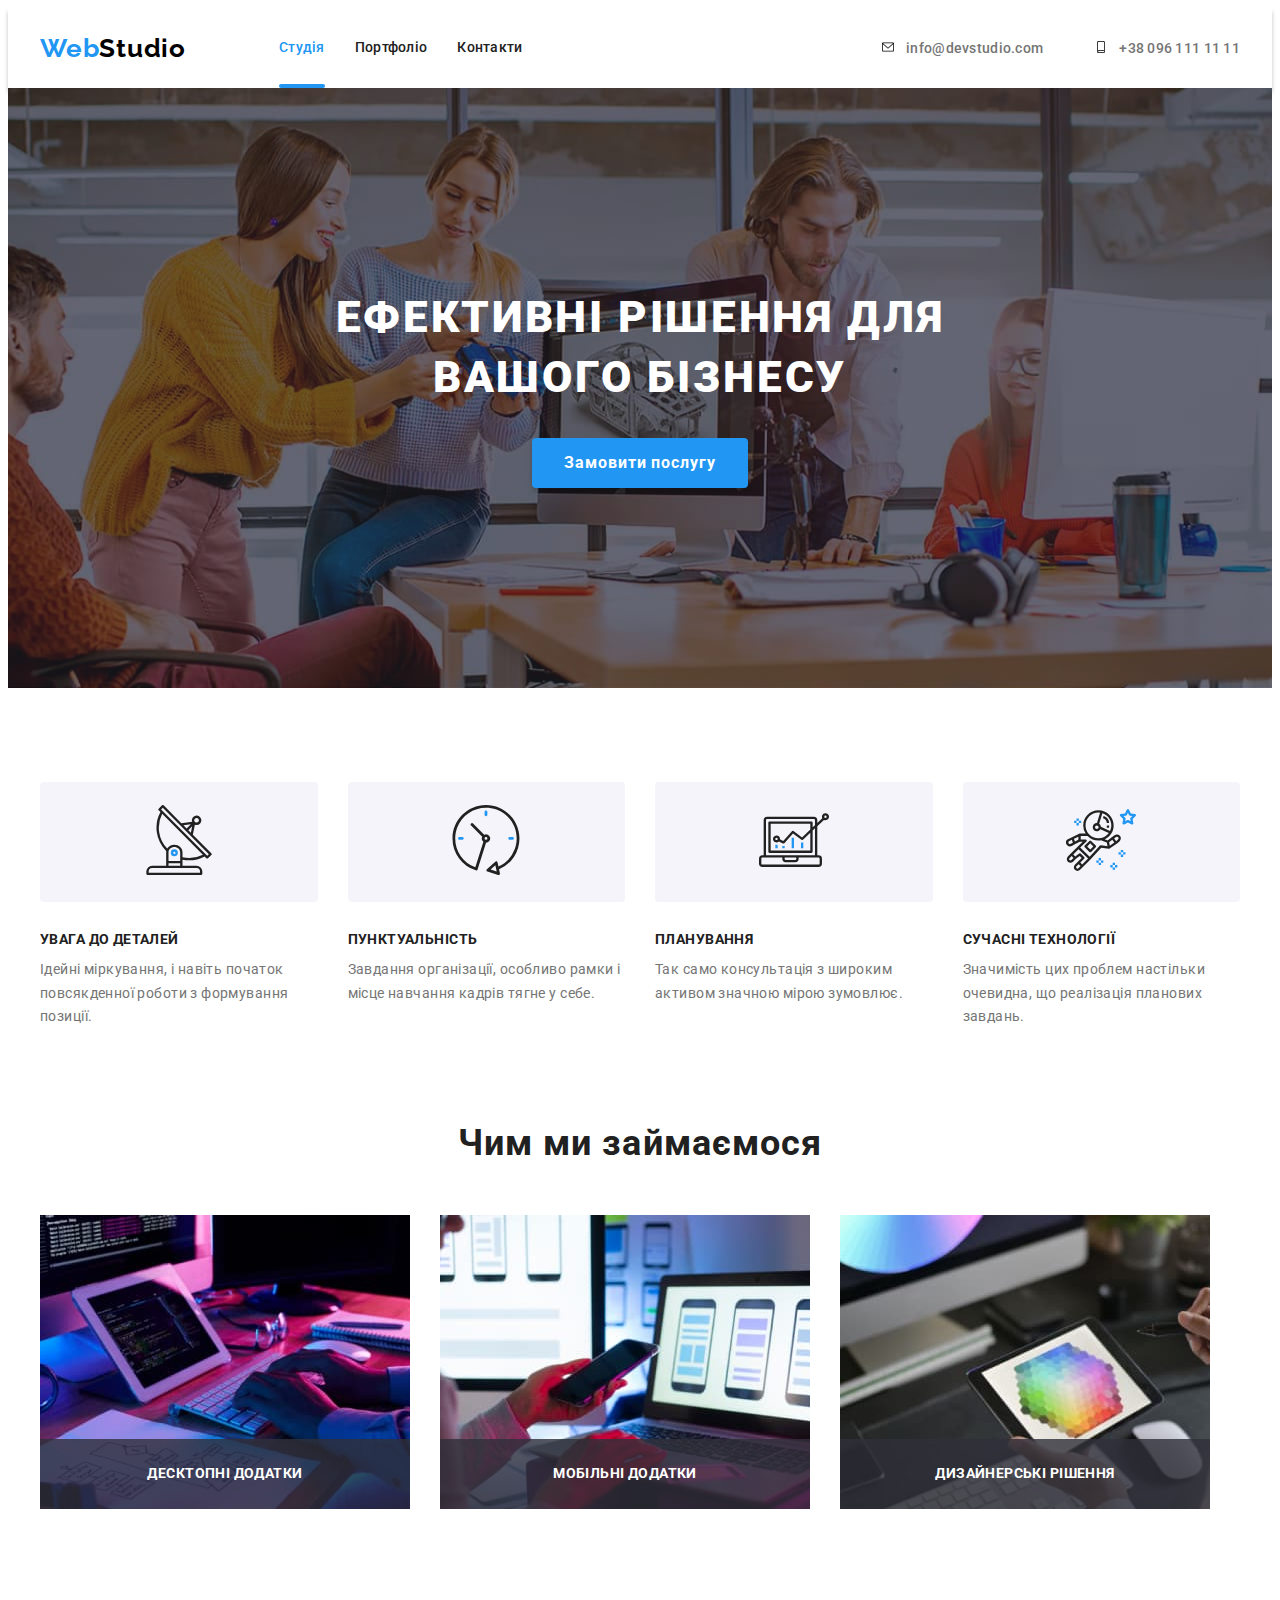
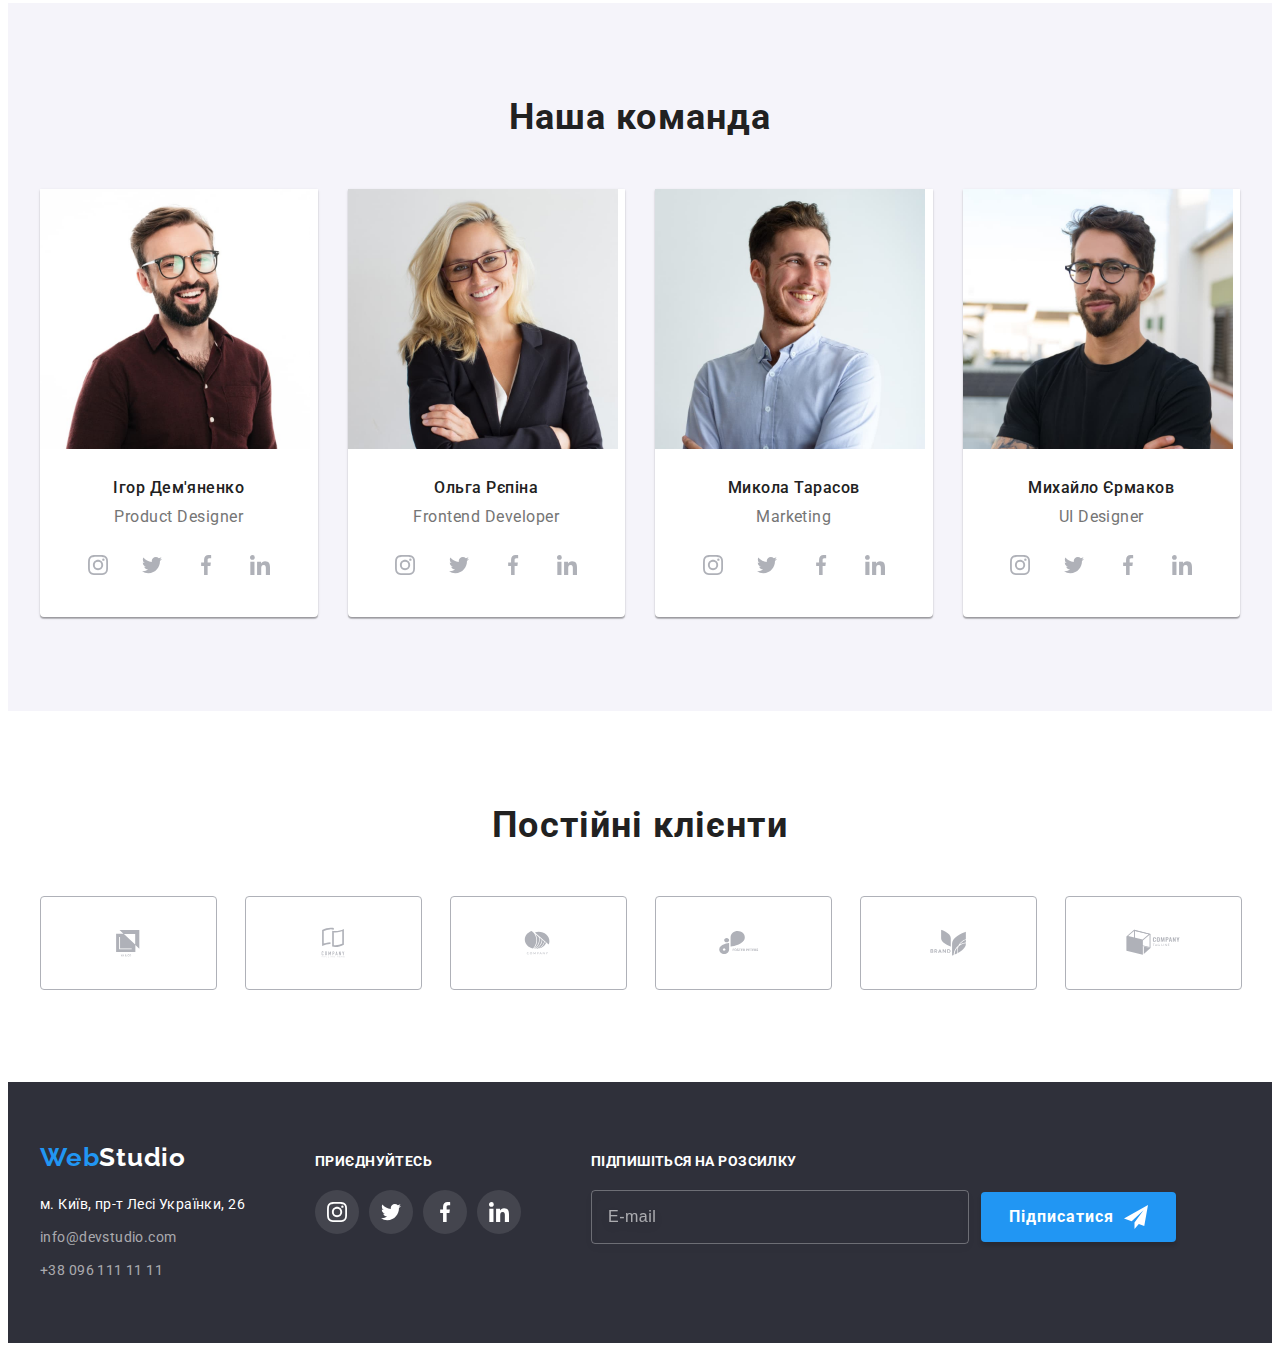
==== commit 50fc7d57: "add homework" ====
--- a/index.html
+++ b/index.html
@@ -15,21 +15,21 @@
     <link rel="stylesheet" href="./css/main.min.css">
 </head>
 <body>
-    <header class="site-header">
-        <div class="container header-container">
-        <nav class="header-nav">
-        <a href="/" class="logo"><span class="accent">Web</span>Studio</a>
-        <ul class="site-nav list">
-            <li class="link-header"><a href="" class="link current">Студія</a></li>
-            <li class="link-header"><a href="./portfolio.html" class=" link">Портфоліо</a></li>
-            <li class="link-header"><a href="" class=" link">Контакти</a></li>
+    <header class="header">
+        <div class="container header__container">
+        <nav class="navigation">
+        <a href="/" class="logo navigation__logo logo--color--dark"><span class="accent">Web</span>Studio</a>
+        <ul class="menu list">
+            <li class="menu__link"><a href="" class="link current">Студія</a></li>
+            <li class="menu__link"><a href="./portfolio.html" class=" link">Портфоліо</a></li>
+            <li class="menu__link"><a href="" class=" link">Контакти</a></li>
         </ul>
         </nav>
-        <ul class="adress-header list">
-           <li class="header-item"><a href="mailto:info@devstudio.com" class="header-link link"><svg class="header-icon" width="16" height="12">
+        <ul class="address list">
+           <li class="address__item"><a href="mailto:info@devstudio.com" class="address__link link"><svg class="address__icon" width="16" height="12">
             <use href="./images/icons.svg#icon-mail"></use>
         </svg>info@devstudio.com</a></li>
-           <li class="header-item"><a href="tel:+380961111111" class="header-link link"><svg class="header-icon" width="16" height="12">
+           <li class="address__item"><a href="tel:+380961111111" class="address__link link"><svg class="address__icon" width="16" height="12">
             <use href="./images/icons.svg#icon-smartphone"></use>
         </svg>+38 096 111 11 11</a></li> 
         </ul>
@@ -42,33 +42,33 @@
             <button type="button" class="hero-button" data-modal-open>Замовити послугу</button>
             </div>
         </section>
-        <section class="corporation">
+        <section class="tasks">
             <div class="container">
                 <h2 class="visually-hidden">Корпоративна етика</h2>
-                <ul class="corporation-list list">
-                    <li class="corporation-link">
-                        <div class="corporation-icon-item"><a href="" class="corporation-icon-link link"><svg class="corporation-icon" width="70" height="70">
+                <ul class="corporation list">
+                    <li class="corporation__link">
+                        <div class="corporation__icon"><a href="" class="link"><svg width="70" height="70">
                         <use href="./images/icons.svg#icon-antenna"></use></svg></a></div>
-                        <h3 class="corporation-caption">увага до деталей</h3>
-                        <p class="corporation-text">Ідейні міркування, і навіть початок повсякденної роботи з формування позиції.</p>
-                    </li>
-                    <li class="corporation-link">
-                        <div class="corporation-icon-item"><a href="" class="corporation-icon-link link"><svg class="corporation-icon" width="70" height="70">
+                        <h3 class="corporation__caption">увага до деталей</h3>
+                        <p class="corporation__text">Ідейні міркування, і навіть початок повсякденної роботи з формування позиції.</p>
+                    </li>
+                    <li class="corporation__link">
+                        <div class="corporation__icon"><a href="" class="link"><svg width="70" height="70">
                         <use href="./images/icons.svg#icon-clock"></use></svg></a></div>
-                        <h3 class="corporation-caption">пунктуальність</h3>
-                        <p class="corporation-text">Завдання організації, особливо рамки і місце навчання кадрів тягне у себе.</p>
-                    </li>
-                    <li class="corporation-link">
-                        <div class="corporation-icon-item"><a href="" class="corporation-icon-link link"><svg class="corporation-icon" width="70" height="70">
+                        <h3 class="corporation__caption">пунктуальність</h3>
+                        <p class="corporation__text">Завдання організації, особливо рамки і місце навчання кадрів тягне у себе.</p>
+                    </li>
+                    <li class="corporation__link">
+                        <div class="corporation__icon"><a href="" class="link"><svg width="70" height="70">
                         <use href="./images/icons.svg#icon-diagram"></use></svg></a></div>
-                        <h3 class="corporation-caption">планування</h3>
-                        <p class="corporation-text">Так само консультація з широким активом значною мірою зумовлює.</p>
-                    </li>
-                    <li class="corporation-link">
-                        <div class="corporation-icon-item"><a href="" class="corporation-icon-link link"><svg class="corporation-icon" width="70" height="70">
+                        <h3 class="corporation__caption">планування</h3>
+                        <p class="corporation__text">Так само консультація з широким активом значною мірою зумовлює.</p>
+                    </li>
+                    <li class="corporation__link">
+                        <div class="corporation__icon"><a href="" class="link"><svg width="70" height="70">
                         <use href="./images/icons.svg#icon-astronaut"></use></svg></a></div>
-                        <h3 class="corporation-caption">сучасні технології</h3>
-                        <p class="corporation-text">Значимість цих проблем настільки очевидна, що реалізація планових завдань.</p>
+                        <h3 class="corporation__caption">сучасні технології</h3>
+                        <p class="corporation__text">Значимість цих проблем настільки очевидна, що реалізація планових завдань.</p>
                     </li>
                 </ul>
             </div>
@@ -224,24 +224,24 @@
         </section>
         <section class="clients">
             <div class="container">
-                <h2 class="clients-hidden">Постійні клієнти</h2>
-                <ul class="clients-list list">
-                    <li class="clients-icon-item"><a href="" class="clients-icon-link link"><svg class="clients-icon" width="106" height="60">
+                <h2 class="clients__hidden">Постійні клієнти</h2>
+                <ul class="clients__list list">
+                    <li class="clients__link"><a href="" class="clients__item link"><svg class="clients__icon" width="106" height="60">
                         <use href="./images/icons.svg#icon-logo1"></use>
                     </svg></a></li>
-                    <li class="clients-icon-item"><a href="" class="clients-icon-link link"><svg class="clients-icon" width="106" height="60">
+                    <li class="clients__link"><a href="" class="clients__item link"><svg class="clients__icon" width="106" height="60">
                         <use href="./images/icons.svg#icon-logo2"></use>
                     </svg></a></li>
-                    <li class="clients-icon-item"><a href="" class="clients-icon-link link"><svg class="clients-icon" width="106" height="60">
+                    <li class="clients__link"><a href="" class="clients__item link"><svg class="clients__icon" width="106" height="60">
                         <use href="./images/icons.svg#icon-logo3"></use>
                     </svg></a></li>
-                    <li class="clients-icon-item"><a href="" class="clients-icon-link link"><svg class="clients-icon" width="106" height="60">
+                    <li class="clients__link"><a href="" class="clients__item link"><svg class="clients__icon" width="106" height="60">
                         <use href="./images/icons.svg#icon-logo4"></use>
                     </svg></a></li>
-                    <li class="clients-icon-item"><a href="" class="clients-icon-link link"><svg class="clients-icon" width="106" height="60">
+                    <li class="clients__link"><a href="" class="clients__item link"><svg class="clients__icon" width="106" height="60">
                         <use href="./images/icons.svg#icon-logo5"></use>
                     </svg></a></li>
-                    <li class="clients-icon-item"><a href="" class="clients-icon-link link"><svg class="clients-icon" width="106" height="60">
+                    <li class="clients__link"><a href="" class="clients__item link"><svg class="clients__icon" width="106" height="60">
                         <use href="./images/icons.svg#icon-logo6"></use>
                     </svg></a></li>
                 </ul>
@@ -251,7 +251,7 @@
     <footer class="footer">
        <div class="footer-container container">
             <div class="container-address">
-                <a href="/" class="logo-footer"><span class="accent">Web</span>Studio</a>
+                <a href="/" class="logo-footer logo--color--light"><span class="accent">Web</span>Studio</a>
                 <address class="address-footer">
                 <ul class="nav list">
                     <li class="nav-link"><a href="https://goo.gl/maps/p6rWdTMNFXtJnuZH9" target="_blank" rel="noopener noreferrer nofollow" class="nav-address">м. Київ, пр-т Лесі Українки, 26</a></li>
--- a/css/main.min.css
+++ b/css/main.min.css
@@ -1 +1 @@
-:root{--primary-text-color: #757575;--title-text-color: #212121;--acent-color: #2196F3;--acent-text-color: #FFFFFF;--logo-header: #000000;--container-color: #EEEEEE;--section-bottom: #F5F4FA;--background-container: #2F303A;--footer-text: rgb(255, 255, 255, 0.6);--bgd-container: #C4C4C4}p,h1,h2,h3,h4,h5,h6{margin:0}ul,ol{margin:0;padding-left:0}button{cursor:pointer}address{font-style:normal}img{display:block;max-width:100%;height:auto}body{background-color:#fff;color:#757575;font-family:"roboto",sans-serif}.list{list-style:none}.link{text-decoration:none}.visually-hidden{position:absolute;white-space:nowrap;width:1px;height:1px;overflow:hidden;border:0;padding:0;clip:rect(0 0 0 0);-webkit-clip-path:inset(50%);clip-path:inset(50%);margin:-1px}.container{width:1200px;padding-left:15px;padding-right:15px;margin:0 auto}.input-wrap{display:flex;align-items:center;justify-content:center}.backdrop{width:100%;height:100%;background-color:rgba(0,0,0,.2);position:fixed;top:0;transition:opacity 250ms linear,visibility 250ms linear}.modal{width:528px;min-height:581px;background-color:var(--acent-text-color);position:absolute;top:50%;left:50%;padding:40px;transform:translate(-50%, -50%) scaleY(1);transition:transform 250ms linear;box-shadow:0px 1px 3px rgba(0,0,0,.12),0px 1px 1px rgba(0,0,0,.14),0px 2px 1px rgba(0,0,0,.2);border-radius:4px}.backdrop.is-hidden .modal{transform:translate(-50%, -50%) scaleY(0)}.modal-close{width:30px;height:30px;background-color:rgba(0,0,0,0);border:1px solid rgba(0,0,0,.1);border-radius:50%;position:absolute;right:8px;top:8px;display:flex;align-items:center;justify-content:center}.modal-close-icon{transition:fill 250ms linear}.modal-close:hover .modal-close-icon,.modal-close:focus .modal-close-icon{fill:var(--acent-color)}.modal-title{font-weight:700;font-size:20px;line-height:1.15;letter-spacing:.03em;text-align:center;color:var(--title-text-color);margin-bottom:12px}.modal-input{width:100%;height:40px;transition:fill 250ms linear;border:1px solid rgba(33,33,33,.2);border-radius:4px;padding-left:42px;color:var(--title-text-color);font-size:14px;outline:rgba(0,0,0,0)}.modal-input:focus,.modal-input:hover{border-color:var(--acent-color)}.modal-input::-moz-placeholder{font-weight:400;font-size:12px;line-height:1.16;letter-spacing:.01em;color:rgba(117,117,117,.5)}.modal-input:-ms-input-placeholder{font-weight:400;font-size:12px;line-height:1.16;letter-spacing:.01em;color:rgba(117,117,117,.5)}.modal-input::placeholder{font-weight:400;font-size:12px;line-height:1.16;letter-spacing:.01em;color:rgba(117,117,117,.5)}.modal-input-icon{transition:fill 250ms linear}.modal-input:focus+.modal-input-icon,.modal-input:hover+.modal-input-icon{fill:var(--acent-color)}.input-wrap{position:relative}.modal-field{margin-bottom:10px}.modal-field.comment-field{margin-bottom:20px}.modal-input-icon{position:absolute;left:12px;top:50%;transform:translateY(-50%)}.modal-text{width:100%;height:120px;border:1px solid rgba(33,33,33,.2);border-radius:4px;padding:12px 16px;resize:none;font-size:14px;color:var(--title-text-color);outline:rgba(0,0,0,0);transition:fill 250ms linear}.modal-text:hover,.modal-text:focus{border-color:var(--acent-color)}.modal-text::-moz-placeholder{font-weight:400;font-size:12px;line-height:1.16;letter-spacing:.01em;color:rgba(117,117,117,.5)}.modal-text:-ms-input-placeholder{font-weight:400;font-size:12px;line-height:1.16;letter-spacing:.01em;color:rgba(117,117,117,.5)}.modal-text::placeholder{font-weight:400;font-size:12px;line-height:1.16;letter-spacing:.01em;color:rgba(117,117,117,.5)}.modal-button{padding:10px 52px;margin:0 auto;display:block;box-shadow:0px 4px 4px rgba(0,0,0,.15);border-radius:4px;color:var(--acent-text-color);background-color:var(--acent-color);font-family:inherit;font-weight:700;font-size:16px;line-height:1.87;letter-spacing:.06em;border:none;cursor:pointer;transition:background-color 250ms linear,color 250ms linear,box-shadow 250ms linear}.modal-button:hover,.modal-button:focus{border-radius:4px;background:#188ce8;box-shadow:0px 3px 1px rgba(0,0,0,.1),0px 1px 2px rgba(0,0,0,.08),0px 2px 2px rgba(0,0,0,.12)}.input-label{font-weight:400;font-size:12px;line-height:1.16;letter-spacing:.01em;color:var(--primary-text-color)}.input-label span{display:block;margin-bottom:4px}.check-field{margin-bottom:30px;display:flex;justify-content:center}.check-text{font-weight:400;font-size:14px;line-height:1.71;letter-spacing:.03em;color:var(--primary-text-color);display:flex;align-items:center}.check-text span{width:16px;height:15px;border:2px solid #212121;border-radius:3px;margin-right:7px;display:flex;align-items:center;justify-content:center;fill:rgba(0,0,0,0)}.input-check:checked+.check-text span{background-color:#2196f3;border:rgba(0,0,0,0);fill:var(--acent-text-color)}.input-check:focus+.check-text span,.input-check:hover+.check-text span{border-color:var(--acent-color)}.check-link{color:#2196f3;display:block;font-weight:400;font-size:14px;line-height:1.71;letter-spacing:.03em;-webkit-text-decoration-line:underline;text-decoration-line:underline;margin-left:5px}.backdrop.is-hidden{opacity:0;visibility:hidden;pointer-events:none}.site-header{background-color:var(--acent-text-color);box-shadow:0px 4px 4px rgba(0,0,0,.25)}.logo{margin-right:93px;color:var(--logo-header);text-decoration:none;font-family:"raleway",sans-serif;font-weight:700;font-size:26px;line-height:1.19;letter-spacing:.03em}.accent{color:var(--acent-color)}.site-nav{display:flex;gap:30px}.link-header{position:relative}.current::after{content:"";position:absolute;width:100%;height:4px;border-radius:2px;padding-bottom:32;bottom:0;right:0;background-color:var(--acent-color)}.header-nav{display:flex;align-items:center}.adress-header{display:flex;align-items:center;gap:50px}.header-container{display:flex;justify-content:space-between}.header-icon{align-items:center;margin-right:10px;transition:fill 250ms linear}.adress-header .link:hover .header-icon,.adress-header .link:focus .header-icon{fill:var(--acent-color)}.site-nav .link{color:var(--title-text-color);display:block;font-weight:500;font-size:14px;line-height:1.14;letter-spacing:.02em;padding-top:32px;padding-bottom:32px;transition:color 250ms linear}.site-nav .link:hover,.site-nav .link:focus{color:var(--acent-color)}.site-nav .link.current{color:var(--acent-color)}.adress-header .link{color:var(--primary-text-color);font-weight:500;font-size:14px;line-height:1.14;letter-spacing:.02em;transition:color 250ms linear}.adress-header .link:hover,.adress-header .link:focus{color:var(--acent-color)}.hero{padding-top:200px;padding-bottom:200px;max-width:1600px;margin-left:auto;margin-right:auto;background-image:linear-gradient(rgba(47, 48, 58, 0.4), rgba(47, 48, 58, 0.4)),url(../images/hero.jpg);background-repeat:no-repeat;background-position:center;background-size:cover;background-color:var(--bgd-container)}.hero-title{width:696px;margin:0 auto;margin-bottom:30px;color:var(--acent-text-color);font-weight:900;font-size:44px;line-height:1.36;letter-spacing:.06em;text-align:center;text-transform:uppercase}.hero-button{min-width:216px;height:50px;padding:0;margin:0 auto;display:block;box-shadow:0px 4px 4px rgba(0,0,0,.15);border-radius:4px;color:var(--acent-text-color);background-color:var(--acent-color);font-family:inherit;font-weight:700;font-size:16px;line-height:1.87;letter-spacing:.06em;border:none;cursor:pointer}.corporation-icon-item{height:120px;display:flex;align-items:center;justify-content:center;background:var(--section-bottom);border-radius:4px;margin-bottom:30px}.corporation-list{display:flex;gap:30px}.corporation-link{width:calc((100% - 90px)/4)}.corporation{padding-top:94px;padding-bottom:94px}.corporation-caption{margin-bottom:10px;color:var(--title-text-color);font-weight:700;font-size:14px;line-height:1.14;letter-spacing:.03em;text-transform:uppercase}.corporation-text{color:var(--primary-text-color);font-size:14px;line-height:1.71;letter-spacing:.03em}.skills{padding-bottom:94px}.skills-list{display:flex;gap:30px}.skills-item{position:relative;overflow:hidden}.skills-text-top{font-weight:700;font-size:14px;line-height:1.14;letter-spacing:.03em;text-align:center;text-transform:uppercase;color:#fff;background:rgba(47,48,58,.8);position:absolute;bottom:0;width:100%;height:70px;display:flex;align-items:center;justify-content:center}.skills-hidden{margin-bottom:50px;color:var(--title-text-color);text-align:center;font-weight:700;font-size:36px;line-height:1.16;letter-spacing:.03em;text-align:center}.team-hidden{margin-bottom:50px;color:var(--title-text-color);font-weight:700;font-size:36px;line-height:1.16;letter-spacing:.03em;text-align:center}.team{padding-top:94px;padding-bottom:94px;background-color:var(--section-bottom)}.team-link{box-shadow:0px 1px 3px rgba(0,0,0,.12),0px 1px 1px rgba(0,0,0,.14),0px 2px 1px rgba(0,0,0,.2);border-radius:0px 0px 4px 4px}.team-box{padding-top:30px;padding-bottom:30px}.team-list{display:flex;gap:30px}.team-list .team-link{background-color:var(--acent-text-color);box-shadow:0px 1px 3px rgba(0,0,0,.12),0px 1px 1px rgba(0,0,0,.14),0px 2px 1px rgba(0,0,0,.2);border-radius:0px 0px 4px 4px}.team-caption{color:var(--title-text-color);text-align:center;font-weight:500;font-size:16px;line-height:1.18;letter-spacing:.03em;text-align:center}.team-text{margin-top:10px;color:var(--primary-text-color);line-height:1.18;letter-spacing:.03em;text-align:center}.team-soc-list{margin-top:16px;display:flex;justify-content:center;gap:10px}.team-soc-item{width:44px;height:44px}.team-soc-link{width:100%;height:100%;background-color:var(--acent-text-color);border-radius:50%;display:flex;align-items:center;justify-content:center;transition:background-color 250ms linear}.team-soc-link:hover,.team-soc-link:focus{background-color:var(--acent-color)}.team-soc-icon{fill:#afb1b8;transition:fill 250ms linear}.team-soc-link:hover .team-soc-icon,.team-soc-link:focus .team-soc-icon{fill:var(--acent-text-color)}.clients{padding-top:94px;padding-bottom:94px}.clients-hidden{margin-bottom:50px;color:var(--title-text-color);text-align:center;font-weight:700;font-size:36px;line-height:1.16;letter-spacing:.03em}.clients-list{display:flex;gap:30px}.clients-icon-item{width:calc((100% - 150px)/6);height:92px}.clients-icon-link{display:flex;align-items:center;justify-content:center;border:1px solid #afb1b8;border-radius:4px;width:100%;height:100%;transition:border-color 250ms linear}.clients-icon-link:hover,.clients-icon-link:focus{border-color:var(--acent-color)}.clients-icon{fill:#afb1b8;transition:fill 250ms linear}.clients-icon-link:hover .clients-icon,.clients-icon-link:focus .clients-icon{fill:var(--acent-color)}.footer{padding-top:60px;padding-bottom:60px;background-color:var(--background-container)}.logo-footer{color:var(--acent-text-color);text-decoration:none;font-family:"raleway",sans-serif;font-weight:700;font-size:26px;line-height:1.19;letter-spacing:.03em}.nav-link:not(:last-child){margin-bottom:9px}.nav .nav-address{color:var(--acent-text-color);text-decoration:none;font-style:normal;font-size:14px;line-height:1.71;letter-spacing:.03em;transition:color 250ms linear}.nav .nav-address:hover,.nav .nav-address:focus{color:var(--acent-color)}.nav .nav-info{color:var(--footer-text);text-decoration:none;font-style:normal;font-size:14px;line-height:1.71;letter-spacing:.03em;transition:color 250ms linear}.nav .nav-info:hover,.nav .nav-info:focus{color:var(--acent-color)}.address-footer{margin-top:20px}.footer-hidden{margin-bottom:20px;color:var(--acent-text-color);font-weight:700;font-size:14px;line-height:1.14;letter-spacing:.03em;text-transform:uppercase}.footer-container{display:flex;gap:70px;align-items:baseline}.footer-soc-list{display:flex;justify-content:center;gap:10px}.footer-soc-item{width:44px;height:44px}.footer-soc-link{width:100%;height:100%;background-color:rgba(255,255,255,.1);border-radius:50%;display:flex;align-items:center;justify-content:center;transition:background-color 250ms linear}.footer-soc-link:hover,.footer-soc-link:focus{background-color:var(--acent-color)}.footer-soc-icon{fill:var(--acent-text-color);transition:fill 250ms linear}.footer-soc-link:hover .footer-soc-icon,.footer-soc-link:focus .footer-soc-icon{fill:var(--acent-text-color)}.footer-input-label{font-weight:700;font-size:14px;line-height:1.14;letter-spacing:.03em;text-transform:uppercase;color:var(--acent-text-color)}.footer-input-label span{display:block;margin-bottom:20px}.footer-input{width:358px;height:50px;transition:fill 250ms linear;border:1px solid rgba(255,255,255,.3);filter:drop-shadow(0px 4px 4px rgba(0, 0, 0, 0.15));border-radius:4px;padding-left:16px;color:rgba(255,255,255,.6);font-size:16px;outline:rgba(0,0,0,0);background-color:rgba(0,0,0,0)}.footer-input::-moz-placeholder{font-weight:400;font-size:16px;line-height:1.25;letter-spacing:.03em;display:flex;align-items:center;color:rgba(255,255,255,.6)}.footer-input:-ms-input-placeholder{font-weight:400;font-size:16px;line-height:1.25;letter-spacing:.03em;display:flex;align-items:center;color:rgba(255,255,255,.6)}.footer-input::placeholder{font-weight:400;font-size:16px;line-height:1.25;letter-spacing:.03em;display:flex;align-items:center;color:rgba(255,255,255,.6)}.footer-button{padding:10px 28px;margin:0 auto;display:block;box-shadow:0px 4px 4px rgba(0,0,0,.15);border-radius:4px;color:var(--acent-text-color);background-color:#2196f3;font-family:inherit;font-weight:700;font-size:16px;line-height:1.87;letter-spacing:.06em;border:none;cursor:pointer;margin-left:12px;display:flex;align-items:center;justify-content:center}.modal-send{fill:var(--acent-text-color);margin-left:10px}.button{padding:6px 22px}.button.current-btn{padding:6px 25px}.portfolio-nav{padding-top:94px;padding-bottom:94px}.portfolio-nav .button.current-btn{color:var(--acent-text-color);background-color:var(--acent-color);box-shadow:0px 3px 1px rgba(0,0,0,.1),0px 1px 2px rgba(0,0,0,.08),0px 2px 2px rgba(0,0,0,.12);border-radius:4px}.portfolio-btn{justify-content:center;margin-bottom:50px;display:flex;gap:8px}.portfolio-nav .button{border-radius:4px;color:var(--title-text-color);background-color:var(--section-bottom);border:none;font-family:inherit;font-weight:500;font-size:16px;line-height:1.62;letter-spacing:.03em;text-align:center;cursor:pointer;transition:background-color 250ms linear,color 250ms linear,box-shadow 250ms linear}.portfolio-nav .button:hover,.portfolio-nav .button:focus{color:var(--acent-text-color);background-color:var(--acent-color);box-shadow:0px 3px 1px rgba(0,0,0,.1),0px 1px 2px rgba(0,0,0,.08),0px 2px 2px rgba(0,0,0,.12);border-radius:4px}.portfolio-link{padding:0;background-color:var(--acent-text-color);flex-basis:calc((100% - 60px)/3)}.portfolio-img{display:inline-block;transition:box-shadow 250ms linear}.portfolio-img:hover,.portfolio-img:focus{box-shadow:0px 1px 1px rgba(0,0,0,.12),0px 4px 4px rgba(0,0,0,.06),1px 4px 6px rgba(0,0,0,.16)}.portfolio-header{color:var(--title-text-color);font-weight:700;font-size:18px;line-height:2;letter-spacing:.06em}.portfolio-text{color:var(--primary-text-color);line-height:1.87;letter-spacing:.03em}.link-text{border:1px solid #eee;padding-top:20px;padding-left:24px;padding-bottom:20px;padding-right:24px}.portfolio-text{margin-top:4px}.portfolio{display:flex;gap:30px;flex-wrap:wrap}.text-top-wrap{position:relative;overflow:hidden}.top-text{font-size:18px;line-height:1.56;letter-spacing:.03em;color:#fff;background:rgba(33,150,243,.9);position:absolute;top:0;padding:63px 24px;transform:translateY(100%);transition:transform 250ms linear}.portfolio-link:hover .top-text,.portfolio-link:focus .top-text{transform:translateY(0)}/*# sourceMappingURL=main.min.css.map */+:root{--primary-text-color: #757575;--title-text-color: #212121;--acent-color: #2196F3;--acent-text-color: #FFFFFF;--logo-header: #000000;--container-color: #EEEEEE;--section-bottom: #F5F4FA;--background-container: #2F303A;--footer-text: rgb(255, 255, 255, 0.6);--bgd-container: #C4C4C4}p,h1,h2,h3,h4,h5,h6{margin:0}ul,ol{margin:0;padding-left:0}button{cursor:pointer}address{font-style:normal}img{display:block;max-width:100%;height:auto}body{background-color:#fff;color:#757575;font-family:"roboto",sans-serif}.list{list-style:none}.link{text-decoration:none}.visually-hidden{position:absolute;white-space:nowrap;width:1px;height:1px;overflow:hidden;border:0;padding:0;clip:rect(0 0 0 0);-webkit-clip-path:inset(50%);clip-path:inset(50%);margin:-1px}.container{width:1200px;padding-left:15px;padding-right:15px;margin:0 auto}.input-wrap{display:flex;align-items:center;justify-content:center}.backdrop{width:100%;height:100%;background-color:rgba(0,0,0,.2);position:fixed;top:0;transition:opacity 250ms linear,visibility 250ms linear}.modal{width:528px;min-height:581px;background-color:var(--acent-text-color);position:absolute;top:50%;left:50%;padding:40px;transform:translate(-50%, -50%) scaleY(1);transition:transform 250ms linear;box-shadow:0px 1px 3px rgba(0,0,0,.12),0px 1px 1px rgba(0,0,0,.14),0px 2px 1px rgba(0,0,0,.2);border-radius:4px}.backdrop.is-hidden .modal{transform:translate(-50%, -50%) scaleY(0)}.modal-close{width:30px;height:30px;background-color:rgba(0,0,0,0);border:1px solid rgba(0,0,0,.1);border-radius:50%;position:absolute;right:8px;top:8px;display:flex;align-items:center;justify-content:center}.modal-close-icon{transition:fill 250ms linear}.modal-close:hover .modal-close-icon,.modal-close:focus .modal-close-icon{fill:var(--acent-color)}.modal-title{font-weight:700;font-size:20px;line-height:1.15;letter-spacing:.03em;text-align:center;color:var(--title-text-color);margin-bottom:12px}.modal-input{width:100%;height:40px;transition:fill 250ms linear;border:1px solid rgba(33,33,33,.2);border-radius:4px;padding-left:42px;color:var(--title-text-color);font-size:14px;outline:rgba(0,0,0,0)}.modal-input:focus,.modal-input:hover{border-color:var(--acent-color)}.modal-input::-moz-placeholder{font-weight:400;font-size:12px;line-height:1.16;letter-spacing:.01em;color:rgba(117,117,117,.5)}.modal-input:-ms-input-placeholder{font-weight:400;font-size:12px;line-height:1.16;letter-spacing:.01em;color:rgba(117,117,117,.5)}.modal-input::placeholder{font-weight:400;font-size:12px;line-height:1.16;letter-spacing:.01em;color:rgba(117,117,117,.5)}.modal-input-icon{transition:fill 250ms linear}.modal-input:focus+.modal-input-icon,.modal-input:hover+.modal-input-icon{fill:var(--acent-color)}.input-wrap{position:relative}.modal-field{margin-bottom:10px}.modal-field.comment-field{margin-bottom:20px}.modal-input-icon{position:absolute;left:12px;top:50%;transform:translateY(-50%)}.modal-text{width:100%;height:120px;border:1px solid rgba(33,33,33,.2);border-radius:4px;padding:12px 16px;resize:none;font-size:14px;color:var(--title-text-color);outline:rgba(0,0,0,0);transition:fill 250ms linear}.modal-text:hover,.modal-text:focus{border-color:var(--acent-color)}.modal-text::-moz-placeholder{font-weight:400;font-size:12px;line-height:1.16;letter-spacing:.01em;color:rgba(117,117,117,.5)}.modal-text:-ms-input-placeholder{font-weight:400;font-size:12px;line-height:1.16;letter-spacing:.01em;color:rgba(117,117,117,.5)}.modal-text::placeholder{font-weight:400;font-size:12px;line-height:1.16;letter-spacing:.01em;color:rgba(117,117,117,.5)}.modal-button{padding:10px 52px;margin:0 auto;display:block;box-shadow:0px 4px 4px rgba(0,0,0,.15);border-radius:4px;color:var(--acent-text-color);background-color:var(--acent-color);font-family:inherit;font-weight:700;font-size:16px;line-height:1.87;letter-spacing:.06em;border:none;cursor:pointer;transition:background-color 250ms linear,color 250ms linear,box-shadow 250ms linear}.modal-button:hover,.modal-button:focus{border-radius:4px;background:#188ce8;box-shadow:0px 3px 1px rgba(0,0,0,.1),0px 1px 2px rgba(0,0,0,.08),0px 2px 2px rgba(0,0,0,.12)}.input-label{font-weight:400;font-size:12px;line-height:1.16;letter-spacing:.01em;color:var(--primary-text-color)}.input-label span{display:block;margin-bottom:4px}.check-field{margin-bottom:30px;display:flex;justify-content:center}.check-text{font-weight:400;font-size:14px;line-height:1.71;letter-spacing:.03em;color:var(--primary-text-color);display:flex;align-items:center}.check-text span{width:16px;height:15px;border:2px solid #212121;border-radius:3px;margin-right:7px;display:flex;align-items:center;justify-content:center;fill:rgba(0,0,0,0)}.input-check:checked+.check-text span{background-color:#2196f3;border:rgba(0,0,0,0);fill:var(--acent-text-color)}.input-check:focus+.check-text span,.input-check:hover+.check-text span{border-color:var(--acent-color)}.check-link{color:#2196f3;display:block;font-weight:400;font-size:14px;line-height:1.71;letter-spacing:.03em;-webkit-text-decoration-line:underline;text-decoration-line:underline;margin-left:5px}.backdrop.is-hidden{opacity:0;visibility:hidden;pointer-events:none}.logo--color--light{color:var(--acent-text-color)}.logo--color--dark{color:var(--logo-header)}.header{background-color:var(--acent-text-color);box-shadow:0px 4px 4px rgba(0,0,0,.25)}.navigation__logo{margin-right:93px}.logo{text-decoration:none;font-family:"raleway",sans-serif;font-weight:700;font-size:26px;line-height:1.19;letter-spacing:.03em}.accent{color:var(--acent-color)}.menu{display:flex;gap:30px}.menu__link{position:relative}.current::after{content:"";position:absolute;width:100%;height:4px;border-radius:2px;padding-bottom:32;bottom:0;right:0;background-color:var(--acent-color)}.navigation{display:flex;align-items:center}.address{display:flex;align-items:center;gap:50px}.header__container{display:flex;justify-content:space-between}.address__icon{align-items:center;margin-right:10px;transition:fill 250ms linear}.address .link:hover .address__icon,.address .link:focus .address__icon{fill:var(--acent-color)}.menu .link{color:var(--title-text-color);display:block;font-weight:500;font-size:14px;line-height:1.14;letter-spacing:.02em;padding-top:32px;padding-bottom:32px;transition:color 250ms linear}.menu .link:hover,.menu .link:focus{color:var(--acent-color)}.menu .link.current{color:var(--acent-color)}.address .link{color:var(--primary-text-color);font-weight:500;font-size:14px;line-height:1.14;letter-spacing:.02em;transition:color 250ms linear}.address .link:hover,.address .link:focus{color:var(--acent-color)}.hero{padding-top:200px;padding-bottom:200px;max-width:1600px;margin-left:auto;margin-right:auto;background-image:linear-gradient(rgba(47, 48, 58, 0.4), rgba(47, 48, 58, 0.4)),url(../images/hero.jpg);background-repeat:no-repeat;background-position:center;background-size:cover;background-color:var(--bgd-container)}.hero-title{width:696px;margin:0 auto;margin-bottom:30px;color:var(--acent-text-color);font-weight:900;font-size:44px;line-height:1.36;letter-spacing:.06em;text-align:center;text-transform:uppercase}.hero-button{min-width:216px;height:50px;padding:0;margin:0 auto;display:block;box-shadow:0px 4px 4px rgba(0,0,0,.15);border-radius:4px;color:var(--acent-text-color);background-color:var(--acent-color);font-family:inherit;font-weight:700;font-size:16px;line-height:1.87;letter-spacing:.06em;border:none;cursor:pointer}.corporation__icon{height:120px;display:flex;align-items:center;justify-content:center;background:var(--section-bottom);border-radius:4px;margin-bottom:30px}.corporation{display:flex;gap:30px}.corporation__link{width:calc((100% - 90px)/4)}.tasks{padding-top:94px;padding-bottom:94px}.corporation__caption{margin-bottom:10px;color:var(--title-text-color);font-weight:700;font-size:14px;line-height:1.14;letter-spacing:.03em;text-transform:uppercase}.corporation__text{color:var(--primary-text-color);font-size:14px;line-height:1.71;letter-spacing:.03em}.skills{padding-bottom:94px}.skills-list{display:flex;gap:30px}.skills-item{position:relative;overflow:hidden}.skills-text-top{font-weight:700;font-size:14px;line-height:1.14;letter-spacing:.03em;text-align:center;text-transform:uppercase;color:#fff;background:rgba(47,48,58,.8);position:absolute;bottom:0;width:100%;height:70px;display:flex;align-items:center;justify-content:center}.skills-hidden{margin-bottom:50px;color:var(--title-text-color);text-align:center;font-weight:700;font-size:36px;line-height:1.16;letter-spacing:.03em;text-align:center}.team-hidden{margin-bottom:50px;color:var(--title-text-color);font-weight:700;font-size:36px;line-height:1.16;letter-spacing:.03em;text-align:center}.team{padding-top:94px;padding-bottom:94px;background-color:var(--section-bottom)}.team-link{width:calc((100% - 90px)/4);box-shadow:0px 1px 3px rgba(0,0,0,.12),0px 1px 1px rgba(0,0,0,.14),0px 2px 1px rgba(0,0,0,.2);border-radius:0px 0px 4px 4px}.team-box{padding-top:30px;padding-bottom:30px}.team-list{display:flex;gap:30px}.team-list .team-link{background-color:var(--acent-text-color);box-shadow:0px 1px 3px rgba(0,0,0,.12),0px 1px 1px rgba(0,0,0,.14),0px 2px 1px rgba(0,0,0,.2);border-radius:0px 0px 4px 4px}.team-caption{color:var(--title-text-color);text-align:center;font-weight:500;font-size:16px;line-height:1.18;letter-spacing:.03em;text-align:center}.team-text{margin-top:10px;color:var(--primary-text-color);line-height:1.18;letter-spacing:.03em;text-align:center}.team-soc-list{margin-top:16px;display:flex;justify-content:center;gap:10px}.team-soc-item{width:44px;height:44px}.team-soc-link{width:100%;height:100%;background-color:var(--acent-text-color);border-radius:50%;display:flex;align-items:center;justify-content:center;transition:background-color 250ms linear}.team-soc-link:hover,.team-soc-link:focus{background-color:var(--acent-color)}.team-soc-icon{fill:#afb1b8;transition:fill 250ms linear}.team-soc-link:hover .team-soc-icon,.team-soc-link:focus .team-soc-icon{fill:var(--acent-text-color)}.clients{padding-top:94px;padding-bottom:94px}.clients__hidden{margin-bottom:50px;color:var(--title-text-color);text-align:center;font-weight:700;font-size:36px;line-height:1.16;letter-spacing:.03em}.clients__list{display:flex;gap:30px}.clients__link{width:calc((100% - 150px)/6);height:92px}.clients__item{display:flex;align-items:center;justify-content:center;border:1px solid #afb1b8;border-radius:4px;width:100%;height:100%;transition:border-color 250ms linear}.clients__item:hover,.clients__item:focus{border-color:var(--acent-color)}.clients__icon{fill:#afb1b8;transition:fill 250ms linear}.clients__link:hover .clients__icon,.clients__link:focus .clients__icon{fill:var(--acent-color)}.footer{padding-top:60px;padding-bottom:60px;background-color:var(--background-container)}.logo-footer{text-decoration:none;font-family:"raleway",sans-serif;font-weight:700;font-size:26px;line-height:1.19;letter-spacing:.03em}.nav-link:not(:last-child){margin-bottom:9px}.nav .nav-address{color:var(--acent-text-color);text-decoration:none;font-style:normal;font-size:14px;line-height:1.71;letter-spacing:.03em;transition:color 250ms linear}.nav .nav-address:hover,.nav .nav-address:focus{color:var(--acent-color)}.nav .nav-info{color:var(--footer-text);text-decoration:none;font-style:normal;font-size:14px;line-height:1.71;letter-spacing:.03em;transition:color 250ms linear}.nav .nav-info:hover,.nav .nav-info:focus{color:var(--acent-color)}.address-footer{margin-top:20px}.footer-hidden{margin-bottom:20px;color:var(--acent-text-color);font-weight:700;font-size:14px;line-height:1.14;letter-spacing:.03em;text-transform:uppercase}.footer-container{display:flex;gap:70px;align-items:baseline}.footer-soc-list{display:flex;justify-content:center;gap:10px}.footer-soc-item{width:44px;height:44px}.footer-soc-link{width:100%;height:100%;background-color:rgba(255,255,255,.1);border-radius:50%;display:flex;align-items:center;justify-content:center;transition:background-color 250ms linear}.footer-soc-link:hover,.footer-soc-link:focus{background-color:var(--acent-color)}.footer-soc-icon{fill:var(--acent-text-color);transition:fill 250ms linear}.footer-soc-link:hover .footer-soc-icon,.footer-soc-link:focus .footer-soc-icon{fill:var(--acent-text-color)}.footer-input-label{font-weight:700;font-size:14px;line-height:1.14;letter-spacing:.03em;text-transform:uppercase;color:var(--acent-text-color)}.footer-input-label span{display:block;margin-bottom:20px}.footer-input{width:358px;height:50px;transition:fill 250ms linear;border:1px solid rgba(255,255,255,.3);filter:drop-shadow(0px 4px 4px rgba(0, 0, 0, 0.15));border-radius:4px;padding-left:16px;color:rgba(255,255,255,.6);font-size:16px;outline:rgba(0,0,0,0);background-color:rgba(0,0,0,0)}.footer-input::-moz-placeholder{font-weight:400;font-size:16px;line-height:1.25;letter-spacing:.03em;display:flex;align-items:center;color:rgba(255,255,255,.6)}.footer-input:-ms-input-placeholder{font-weight:400;font-size:16px;line-height:1.25;letter-spacing:.03em;display:flex;align-items:center;color:rgba(255,255,255,.6)}.footer-input::placeholder{font-weight:400;font-size:16px;line-height:1.25;letter-spacing:.03em;display:flex;align-items:center;color:rgba(255,255,255,.6)}.footer-button{padding:10px 28px;margin:0 auto;display:block;box-shadow:0px 4px 4px rgba(0,0,0,.15);border-radius:4px;color:var(--acent-text-color);background-color:#2196f3;font-family:inherit;font-weight:700;font-size:16px;line-height:1.87;letter-spacing:.06em;border:none;cursor:pointer;margin-left:12px;display:flex;align-items:center;justify-content:center}.modal-send{fill:var(--acent-text-color);margin-left:10px}.button{padding:6px 22px}.button.current-btn{padding:6px 25px}.portfolio-nav{padding-top:94px;padding-bottom:94px}.portfolio-nav .button.current-btn{color:var(--acent-text-color);background-color:var(--acent-color);box-shadow:0px 3px 1px rgba(0,0,0,.1),0px 1px 2px rgba(0,0,0,.08),0px 2px 2px rgba(0,0,0,.12);border-radius:4px}.portfolio-btn{justify-content:center;margin-bottom:50px;display:flex;gap:8px}.portfolio-nav .button{border-radius:4px;color:var(--title-text-color);background-color:var(--section-bottom);border:none;font-family:inherit;font-weight:500;font-size:16px;line-height:1.62;letter-spacing:.03em;text-align:center;cursor:pointer;transition:background-color 250ms linear,color 250ms linear,box-shadow 250ms linear}.portfolio-nav .button:hover,.portfolio-nav .button:focus{color:var(--acent-text-color);background-color:var(--acent-color);box-shadow:0px 3px 1px rgba(0,0,0,.1),0px 1px 2px rgba(0,0,0,.08),0px 2px 2px rgba(0,0,0,.12);border-radius:4px}.portfolio-link{padding:0;background-color:var(--acent-text-color);flex-basis:calc((100% - 60px)/3)}.portfolio-img{display:inline-block;transition:box-shadow 250ms linear}.portfolio-img:hover,.portfolio-img:focus{box-shadow:0px 1px 1px rgba(0,0,0,.12),0px 4px 4px rgba(0,0,0,.06),1px 4px 6px rgba(0,0,0,.16)}.portfolio-header{color:var(--title-text-color);font-weight:700;font-size:18px;line-height:2;letter-spacing:.06em}.portfolio-text{color:var(--primary-text-color);line-height:1.87;letter-spacing:.03em}.link-text{border:1px solid #eee;padding-top:20px;padding-left:24px;padding-bottom:20px;padding-right:24px}.portfolio-text{margin-top:4px}.portfolio{display:flex;gap:30px;flex-wrap:wrap}.text-top-wrap{position:relative;overflow:hidden}.top-text{font-size:18px;line-height:1.56;letter-spacing:.03em;color:#fff;background:rgba(33,150,243,.9);position:absolute;top:0;padding:63px 24px;transform:translateY(100%);transition:transform 250ms linear}.portfolio-link:hover .top-text,.portfolio-link:focus .top-text{transform:translateY(0)}/*# sourceMappingURL=main.min.css.map */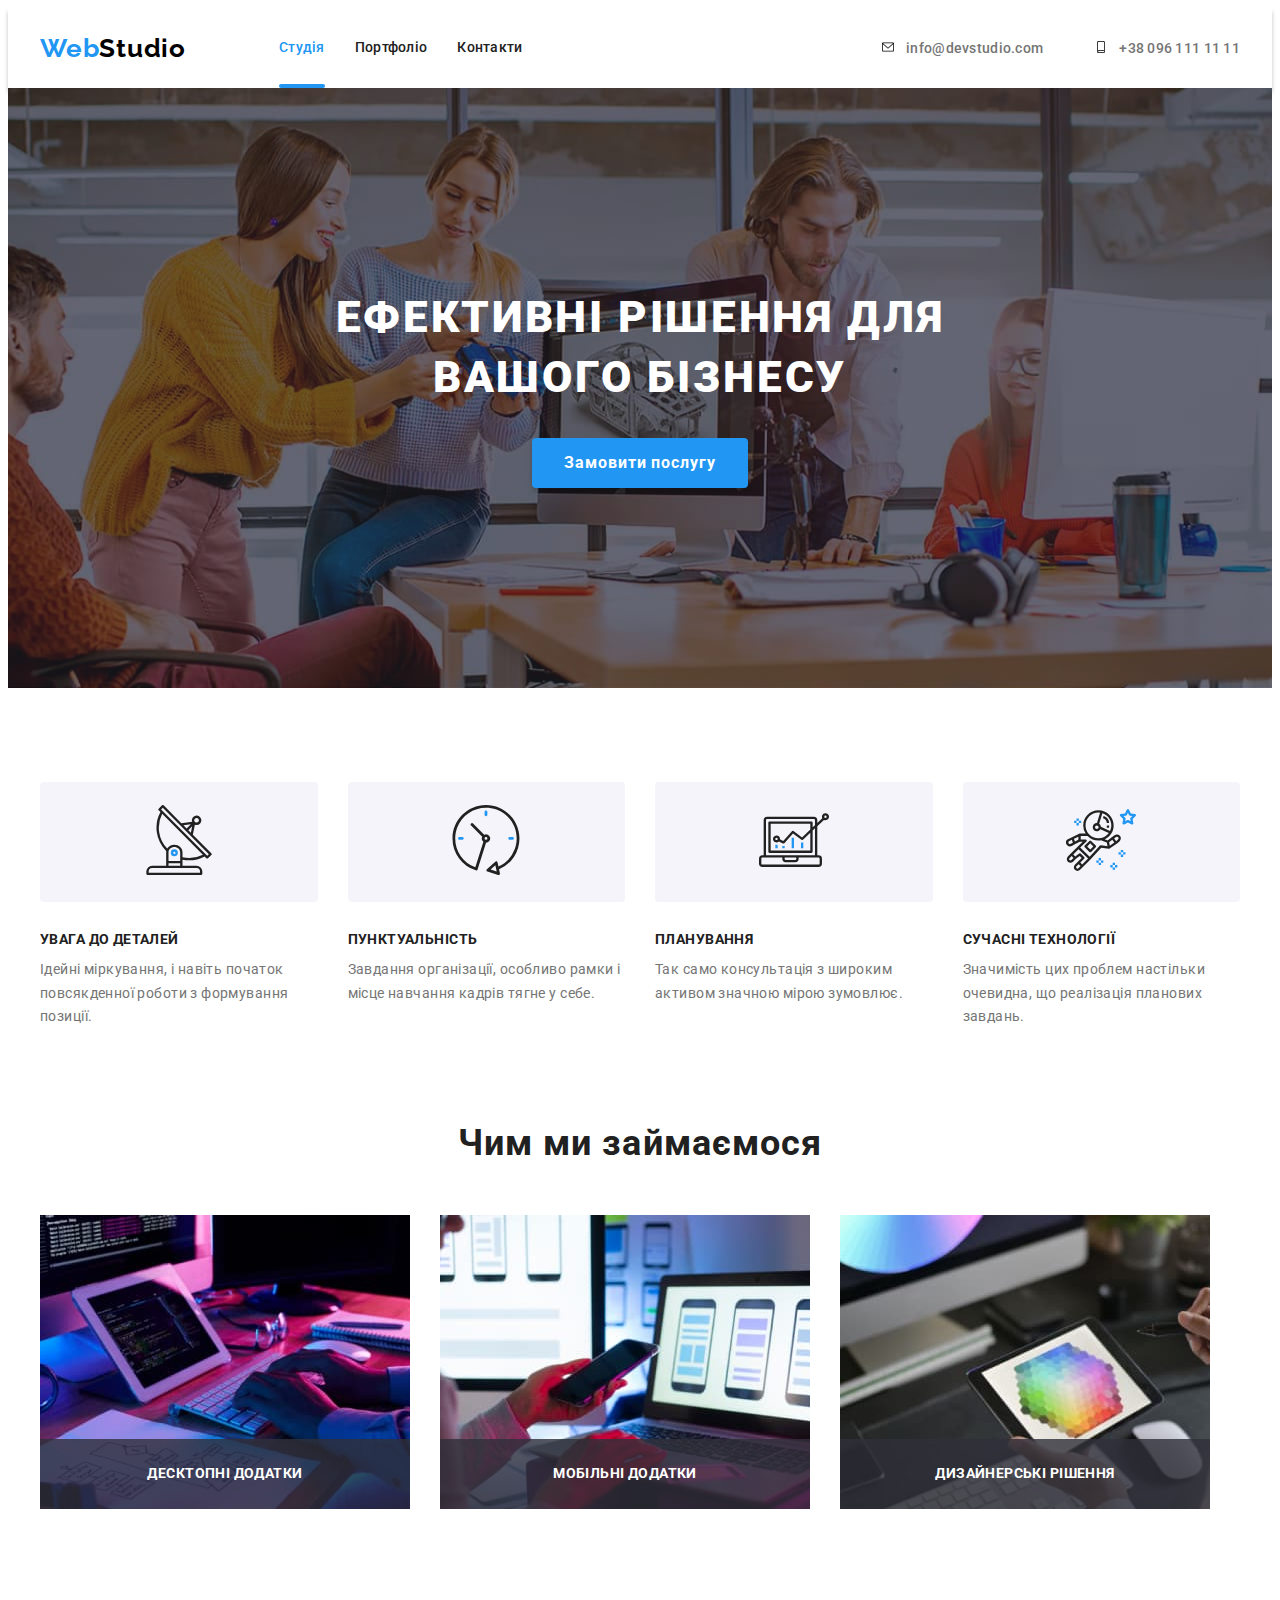
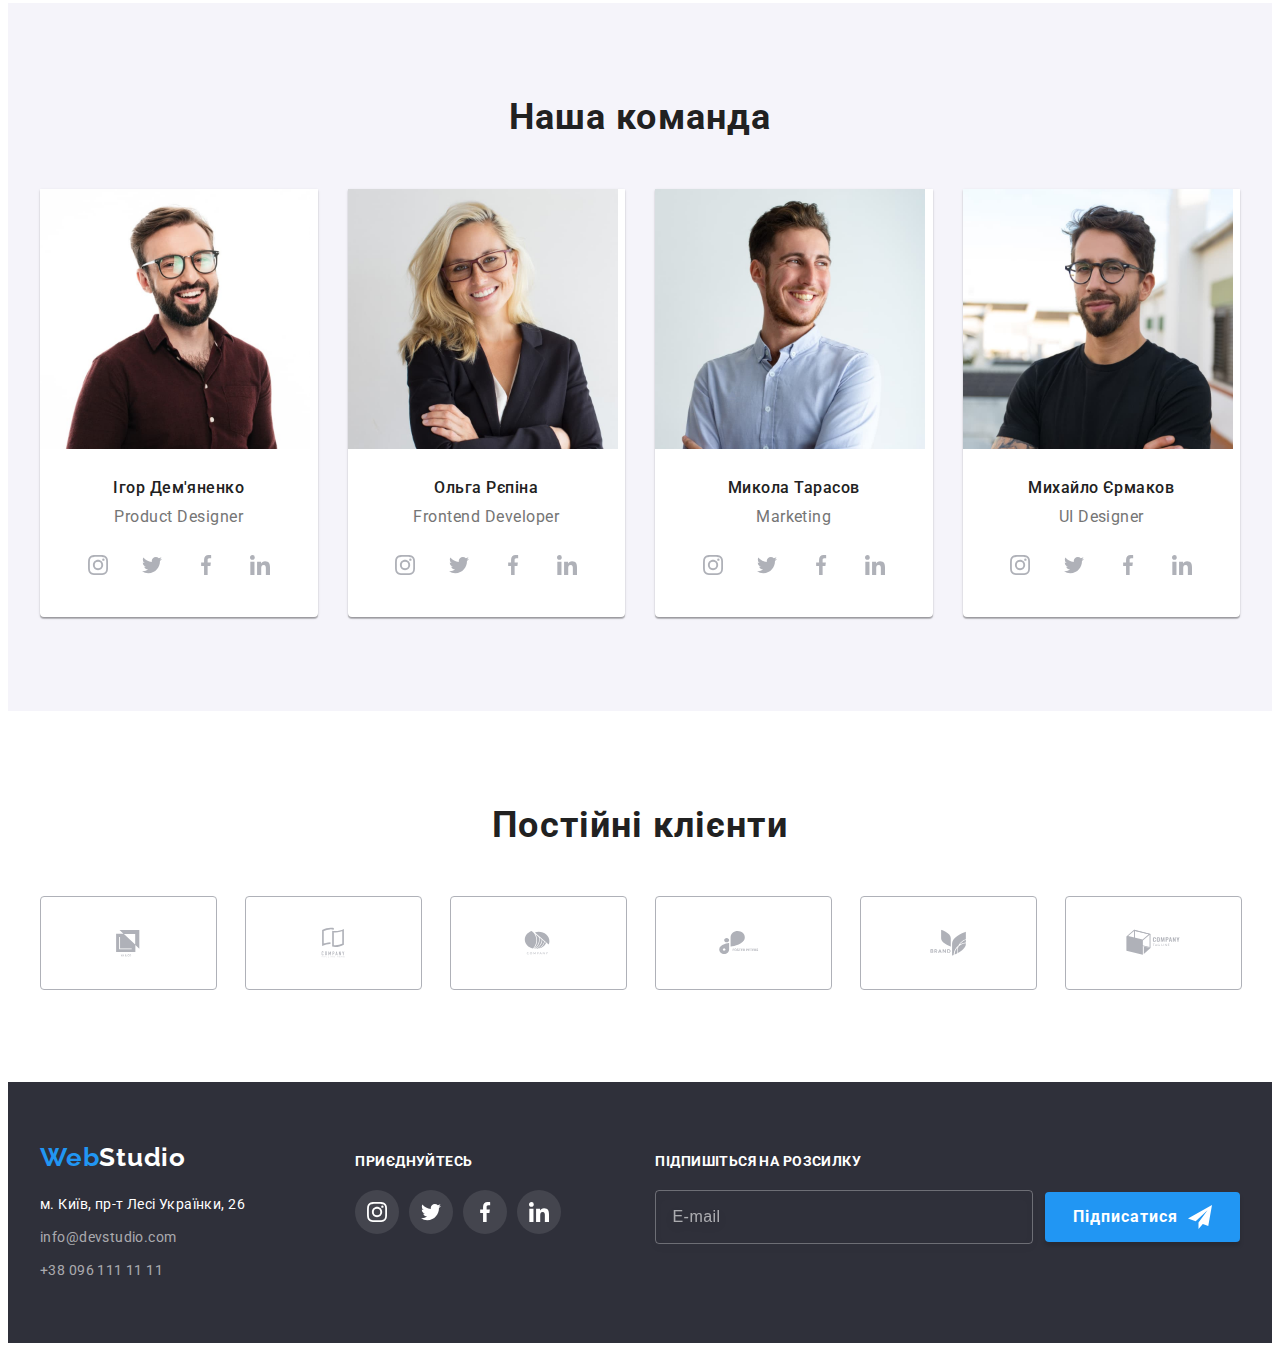
==== commit 7275e5f3: "add correct homework" ====
--- a/index.html
+++ b/index.html
@@ -291,7 +291,6 @@
 
                 </ul> 
             </div>
-            <div>
                 <form class="footer-form">
                     <div class="footer-field">
                         <label for="footer-user-email" class="footer-input-label"><span>Підпишіться на розсилку</span></label>
@@ -303,7 +302,6 @@
                     </div>
                     </div>
                 </form>
-            </div>
        </div>
     </footer>
     <div class="backdrop is-hidden" data-modal>
--- a/css/main.min.css
+++ b/css/main.min.css
@@ -1 +1 @@
-:root{--primary-text-color: #757575;--title-text-color: #212121;--acent-color: #2196F3;--acent-text-color: #FFFFFF;--logo-header: #000000;--container-color: #EEEEEE;--section-bottom: #F5F4FA;--background-container: #2F303A;--footer-text: rgb(255, 255, 255, 0.6);--bgd-container: #C4C4C4}p,h1,h2,h3,h4,h5,h6{margin:0}ul,ol{margin:0;padding-left:0}button{cursor:pointer}address{font-style:normal}img{display:block;max-width:100%;height:auto}body{background-color:#fff;color:#757575;font-family:"roboto",sans-serif}.list{list-style:none}.link{text-decoration:none}.visually-hidden{position:absolute;white-space:nowrap;width:1px;height:1px;overflow:hidden;border:0;padding:0;clip:rect(0 0 0 0);-webkit-clip-path:inset(50%);clip-path:inset(50%);margin:-1px}.container{width:1200px;padding-left:15px;padding-right:15px;margin:0 auto}.input-wrap{display:flex;align-items:center;justify-content:center}.backdrop{width:100%;height:100%;background-color:rgba(0,0,0,.2);position:fixed;top:0;transition:opacity 250ms linear,visibility 250ms linear}.modal{width:528px;min-height:581px;background-color:var(--acent-text-color);position:absolute;top:50%;left:50%;padding:40px;transform:translate(-50%, -50%) scaleY(1);transition:transform 250ms linear;box-shadow:0px 1px 3px rgba(0,0,0,.12),0px 1px 1px rgba(0,0,0,.14),0px 2px 1px rgba(0,0,0,.2);border-radius:4px}.backdrop.is-hidden .modal{transform:translate(-50%, -50%) scaleY(0)}.modal-close{width:30px;height:30px;background-color:rgba(0,0,0,0);border:1px solid rgba(0,0,0,.1);border-radius:50%;position:absolute;right:8px;top:8px;display:flex;align-items:center;justify-content:center}.modal-close-icon{transition:fill 250ms linear}.modal-close:hover .modal-close-icon,.modal-close:focus .modal-close-icon{fill:var(--acent-color)}.modal-title{font-weight:700;font-size:20px;line-height:1.15;letter-spacing:.03em;text-align:center;color:var(--title-text-color);margin-bottom:12px}.modal-input{width:100%;height:40px;transition:fill 250ms linear;border:1px solid rgba(33,33,33,.2);border-radius:4px;padding-left:42px;color:var(--title-text-color);font-size:14px;outline:rgba(0,0,0,0)}.modal-input:focus,.modal-input:hover{border-color:var(--acent-color)}.modal-input::-moz-placeholder{font-weight:400;font-size:12px;line-height:1.16;letter-spacing:.01em;color:rgba(117,117,117,.5)}.modal-input:-ms-input-placeholder{font-weight:400;font-size:12px;line-height:1.16;letter-spacing:.01em;color:rgba(117,117,117,.5)}.modal-input::placeholder{font-weight:400;font-size:12px;line-height:1.16;letter-spacing:.01em;color:rgba(117,117,117,.5)}.modal-input-icon{transition:fill 250ms linear}.modal-input:focus+.modal-input-icon,.modal-input:hover+.modal-input-icon{fill:var(--acent-color)}.input-wrap{position:relative}.modal-field{margin-bottom:10px}.modal-field.comment-field{margin-bottom:20px}.modal-input-icon{position:absolute;left:12px;top:50%;transform:translateY(-50%)}.modal-text{width:100%;height:120px;border:1px solid rgba(33,33,33,.2);border-radius:4px;padding:12px 16px;resize:none;font-size:14px;color:var(--title-text-color);outline:rgba(0,0,0,0);transition:fill 250ms linear}.modal-text:hover,.modal-text:focus{border-color:var(--acent-color)}.modal-text::-moz-placeholder{font-weight:400;font-size:12px;line-height:1.16;letter-spacing:.01em;color:rgba(117,117,117,.5)}.modal-text:-ms-input-placeholder{font-weight:400;font-size:12px;line-height:1.16;letter-spacing:.01em;color:rgba(117,117,117,.5)}.modal-text::placeholder{font-weight:400;font-size:12px;line-height:1.16;letter-spacing:.01em;color:rgba(117,117,117,.5)}.modal-button{padding:10px 52px;margin:0 auto;display:block;box-shadow:0px 4px 4px rgba(0,0,0,.15);border-radius:4px;color:var(--acent-text-color);background-color:var(--acent-color);font-family:inherit;font-weight:700;font-size:16px;line-height:1.87;letter-spacing:.06em;border:none;cursor:pointer;transition:background-color 250ms linear,color 250ms linear,box-shadow 250ms linear}.modal-button:hover,.modal-button:focus{border-radius:4px;background:#188ce8;box-shadow:0px 3px 1px rgba(0,0,0,.1),0px 1px 2px rgba(0,0,0,.08),0px 2px 2px rgba(0,0,0,.12)}.input-label{font-weight:400;font-size:12px;line-height:1.16;letter-spacing:.01em;color:var(--primary-text-color)}.input-label span{display:block;margin-bottom:4px}.check-field{margin-bottom:30px;display:flex;justify-content:center}.check-text{font-weight:400;font-size:14px;line-height:1.71;letter-spacing:.03em;color:var(--primary-text-color);display:flex;align-items:center}.check-text span{width:16px;height:15px;border:2px solid #212121;border-radius:3px;margin-right:7px;display:flex;align-items:center;justify-content:center;fill:rgba(0,0,0,0)}.input-check:checked+.check-text span{background-color:#2196f3;border:rgba(0,0,0,0);fill:var(--acent-text-color)}.input-check:focus+.check-text span,.input-check:hover+.check-text span{border-color:var(--acent-color)}.check-link{color:#2196f3;display:block;font-weight:400;font-size:14px;line-height:1.71;letter-spacing:.03em;-webkit-text-decoration-line:underline;text-decoration-line:underline;margin-left:5px}.backdrop.is-hidden{opacity:0;visibility:hidden;pointer-events:none}.logo--color--light{color:var(--acent-text-color)}.logo--color--dark{color:var(--logo-header)}.header{background-color:var(--acent-text-color);box-shadow:0px 4px 4px rgba(0,0,0,.25)}.navigation__logo{margin-right:93px}.logo{text-decoration:none;font-family:"raleway",sans-serif;font-weight:700;font-size:26px;line-height:1.19;letter-spacing:.03em}.accent{color:var(--acent-color)}.menu{display:flex;gap:30px}.menu__link{position:relative}.current::after{content:"";position:absolute;width:100%;height:4px;border-radius:2px;padding-bottom:32;bottom:0;right:0;background-color:var(--acent-color)}.navigation{display:flex;align-items:center}.address{display:flex;align-items:center;gap:50px}.header__container{display:flex;justify-content:space-between}.address__icon{align-items:center;margin-right:10px;transition:fill 250ms linear}.address .link:hover .address__icon,.address .link:focus .address__icon{fill:var(--acent-color)}.menu .link{color:var(--title-text-color);display:block;font-weight:500;font-size:14px;line-height:1.14;letter-spacing:.02em;padding-top:32px;padding-bottom:32px;transition:color 250ms linear}.menu .link:hover,.menu .link:focus{color:var(--acent-color)}.menu .link.current{color:var(--acent-color)}.address .link{color:var(--primary-text-color);font-weight:500;font-size:14px;line-height:1.14;letter-spacing:.02em;transition:color 250ms linear}.address .link:hover,.address .link:focus{color:var(--acent-color)}.hero{padding-top:200px;padding-bottom:200px;max-width:1600px;margin-left:auto;margin-right:auto;background-image:linear-gradient(rgba(47, 48, 58, 0.4), rgba(47, 48, 58, 0.4)),url(../images/hero.jpg);background-repeat:no-repeat;background-position:center;background-size:cover;background-color:var(--bgd-container)}.hero-title{width:696px;margin:0 auto;margin-bottom:30px;color:var(--acent-text-color);font-weight:900;font-size:44px;line-height:1.36;letter-spacing:.06em;text-align:center;text-transform:uppercase}.hero-button{min-width:216px;height:50px;padding:0;margin:0 auto;display:block;box-shadow:0px 4px 4px rgba(0,0,0,.15);border-radius:4px;color:var(--acent-text-color);background-color:var(--acent-color);font-family:inherit;font-weight:700;font-size:16px;line-height:1.87;letter-spacing:.06em;border:none;cursor:pointer}.corporation__icon{height:120px;display:flex;align-items:center;justify-content:center;background:var(--section-bottom);border-radius:4px;margin-bottom:30px}.corporation{display:flex;gap:30px}.corporation__link{width:calc((100% - 90px)/4)}.tasks{padding-top:94px;padding-bottom:94px}.corporation__caption{margin-bottom:10px;color:var(--title-text-color);font-weight:700;font-size:14px;line-height:1.14;letter-spacing:.03em;text-transform:uppercase}.corporation__text{color:var(--primary-text-color);font-size:14px;line-height:1.71;letter-spacing:.03em}.skills{padding-bottom:94px}.skills-list{display:flex;gap:30px}.skills-item{position:relative;overflow:hidden}.skills-text-top{font-weight:700;font-size:14px;line-height:1.14;letter-spacing:.03em;text-align:center;text-transform:uppercase;color:#fff;background:rgba(47,48,58,.8);position:absolute;bottom:0;width:100%;height:70px;display:flex;align-items:center;justify-content:center}.skills-hidden{margin-bottom:50px;color:var(--title-text-color);text-align:center;font-weight:700;font-size:36px;line-height:1.16;letter-spacing:.03em;text-align:center}.team-hidden{margin-bottom:50px;color:var(--title-text-color);font-weight:700;font-size:36px;line-height:1.16;letter-spacing:.03em;text-align:center}.team{padding-top:94px;padding-bottom:94px;background-color:var(--section-bottom)}.team-link{width:calc((100% - 90px)/4);box-shadow:0px 1px 3px rgba(0,0,0,.12),0px 1px 1px rgba(0,0,0,.14),0px 2px 1px rgba(0,0,0,.2);border-radius:0px 0px 4px 4px}.team-box{padding-top:30px;padding-bottom:30px}.team-list{display:flex;gap:30px}.team-list .team-link{background-color:var(--acent-text-color);box-shadow:0px 1px 3px rgba(0,0,0,.12),0px 1px 1px rgba(0,0,0,.14),0px 2px 1px rgba(0,0,0,.2);border-radius:0px 0px 4px 4px}.team-caption{color:var(--title-text-color);text-align:center;font-weight:500;font-size:16px;line-height:1.18;letter-spacing:.03em;text-align:center}.team-text{margin-top:10px;color:var(--primary-text-color);line-height:1.18;letter-spacing:.03em;text-align:center}.team-soc-list{margin-top:16px;display:flex;justify-content:center;gap:10px}.team-soc-item{width:44px;height:44px}.team-soc-link{width:100%;height:100%;background-color:var(--acent-text-color);border-radius:50%;display:flex;align-items:center;justify-content:center;transition:background-color 250ms linear}.team-soc-link:hover,.team-soc-link:focus{background-color:var(--acent-color)}.team-soc-icon{fill:#afb1b8;transition:fill 250ms linear}.team-soc-link:hover .team-soc-icon,.team-soc-link:focus .team-soc-icon{fill:var(--acent-text-color)}.clients{padding-top:94px;padding-bottom:94px}.clients__hidden{margin-bottom:50px;color:var(--title-text-color);text-align:center;font-weight:700;font-size:36px;line-height:1.16;letter-spacing:.03em}.clients__list{display:flex;gap:30px}.clients__link{width:calc((100% - 150px)/6);height:92px}.clients__item{display:flex;align-items:center;justify-content:center;border:1px solid #afb1b8;border-radius:4px;width:100%;height:100%;transition:border-color 250ms linear}.clients__item:hover,.clients__item:focus{border-color:var(--acent-color)}.clients__icon{fill:#afb1b8;transition:fill 250ms linear}.clients__link:hover .clients__icon,.clients__link:focus .clients__icon{fill:var(--acent-color)}.footer{padding-top:60px;padding-bottom:60px;background-color:var(--background-container)}.logo-footer{text-decoration:none;font-family:"raleway",sans-serif;font-weight:700;font-size:26px;line-height:1.19;letter-spacing:.03em}.nav-link:not(:last-child){margin-bottom:9px}.nav .nav-address{color:var(--acent-text-color);text-decoration:none;font-style:normal;font-size:14px;line-height:1.71;letter-spacing:.03em;transition:color 250ms linear}.nav .nav-address:hover,.nav .nav-address:focus{color:var(--acent-color)}.nav .nav-info{color:var(--footer-text);text-decoration:none;font-style:normal;font-size:14px;line-height:1.71;letter-spacing:.03em;transition:color 250ms linear}.nav .nav-info:hover,.nav .nav-info:focus{color:var(--acent-color)}.address-footer{margin-top:20px}.footer-hidden{margin-bottom:20px;color:var(--acent-text-color);font-weight:700;font-size:14px;line-height:1.14;letter-spacing:.03em;text-transform:uppercase}.footer-container{display:flex;gap:70px;align-items:baseline}.footer-soc-list{display:flex;justify-content:center;gap:10px}.footer-soc-item{width:44px;height:44px}.footer-soc-link{width:100%;height:100%;background-color:rgba(255,255,255,.1);border-radius:50%;display:flex;align-items:center;justify-content:center;transition:background-color 250ms linear}.footer-soc-link:hover,.footer-soc-link:focus{background-color:var(--acent-color)}.footer-soc-icon{fill:var(--acent-text-color);transition:fill 250ms linear}.footer-soc-link:hover .footer-soc-icon,.footer-soc-link:focus .footer-soc-icon{fill:var(--acent-text-color)}.footer-input-label{font-weight:700;font-size:14px;line-height:1.14;letter-spacing:.03em;text-transform:uppercase;color:var(--acent-text-color)}.footer-input-label span{display:block;margin-bottom:20px}.footer-input{width:358px;height:50px;transition:fill 250ms linear;border:1px solid rgba(255,255,255,.3);filter:drop-shadow(0px 4px 4px rgba(0, 0, 0, 0.15));border-radius:4px;padding-left:16px;color:rgba(255,255,255,.6);font-size:16px;outline:rgba(0,0,0,0);background-color:rgba(0,0,0,0)}.footer-input::-moz-placeholder{font-weight:400;font-size:16px;line-height:1.25;letter-spacing:.03em;display:flex;align-items:center;color:rgba(255,255,255,.6)}.footer-input:-ms-input-placeholder{font-weight:400;font-size:16px;line-height:1.25;letter-spacing:.03em;display:flex;align-items:center;color:rgba(255,255,255,.6)}.footer-input::placeholder{font-weight:400;font-size:16px;line-height:1.25;letter-spacing:.03em;display:flex;align-items:center;color:rgba(255,255,255,.6)}.footer-button{padding:10px 28px;margin:0 auto;display:block;box-shadow:0px 4px 4px rgba(0,0,0,.15);border-radius:4px;color:var(--acent-text-color);background-color:#2196f3;font-family:inherit;font-weight:700;font-size:16px;line-height:1.87;letter-spacing:.06em;border:none;cursor:pointer;margin-left:12px;display:flex;align-items:center;justify-content:center}.modal-send{fill:var(--acent-text-color);margin-left:10px}.button{padding:6px 22px}.button.current-btn{padding:6px 25px}.portfolio-nav{padding-top:94px;padding-bottom:94px}.portfolio-nav .button.current-btn{color:var(--acent-text-color);background-color:var(--acent-color);box-shadow:0px 3px 1px rgba(0,0,0,.1),0px 1px 2px rgba(0,0,0,.08),0px 2px 2px rgba(0,0,0,.12);border-radius:4px}.portfolio-btn{justify-content:center;margin-bottom:50px;display:flex;gap:8px}.portfolio-nav .button{border-radius:4px;color:var(--title-text-color);background-color:var(--section-bottom);border:none;font-family:inherit;font-weight:500;font-size:16px;line-height:1.62;letter-spacing:.03em;text-align:center;cursor:pointer;transition:background-color 250ms linear,color 250ms linear,box-shadow 250ms linear}.portfolio-nav .button:hover,.portfolio-nav .button:focus{color:var(--acent-text-color);background-color:var(--acent-color);box-shadow:0px 3px 1px rgba(0,0,0,.1),0px 1px 2px rgba(0,0,0,.08),0px 2px 2px rgba(0,0,0,.12);border-radius:4px}.portfolio-link{padding:0;background-color:var(--acent-text-color);flex-basis:calc((100% - 60px)/3)}.portfolio-img{display:inline-block;transition:box-shadow 250ms linear}.portfolio-img:hover,.portfolio-img:focus{box-shadow:0px 1px 1px rgba(0,0,0,.12),0px 4px 4px rgba(0,0,0,.06),1px 4px 6px rgba(0,0,0,.16)}.portfolio-header{color:var(--title-text-color);font-weight:700;font-size:18px;line-height:2;letter-spacing:.06em}.portfolio-text{color:var(--primary-text-color);line-height:1.87;letter-spacing:.03em}.link-text{border:1px solid #eee;padding-top:20px;padding-left:24px;padding-bottom:20px;padding-right:24px}.portfolio-text{margin-top:4px}.portfolio{display:flex;gap:30px;flex-wrap:wrap}.text-top-wrap{position:relative;overflow:hidden}.top-text{font-size:18px;line-height:1.56;letter-spacing:.03em;color:#fff;background:rgba(33,150,243,.9);position:absolute;top:0;padding:63px 24px;transform:translateY(100%);transition:transform 250ms linear}.portfolio-link:hover .top-text,.portfolio-link:focus .top-text{transform:translateY(0)}/*# sourceMappingURL=main.min.css.map */+:root{--primary-text-color: #757575;--title-text-color: #212121;--acent-color: #2196F3;--acent-text-color: #FFFFFF;--logo-header: #000000;--container-color: #EEEEEE;--section-bottom: #F5F4FA;--background-container: #2F303A;--footer-text: rgb(255, 255, 255, 0.6);--bgd-container: #C4C4C4}p,h1,h2,h3,h4,h5,h6{margin:0}ul,ol{margin:0;padding-left:0}button{cursor:pointer}address{font-style:normal}img{display:block;max-width:100%;height:auto}body{background-color:#fff;color:#757575;font-family:"roboto",sans-serif}.list{list-style:none}.link{text-decoration:none}.visually-hidden{position:absolute;white-space:nowrap;width:1px;height:1px;overflow:hidden;border:0;padding:0;clip:rect(0 0 0 0);-webkit-clip-path:inset(50%);clip-path:inset(50%);margin:-1px}.container{width:1200px;padding-left:15px;padding-right:15px;margin:0 auto}.input-wrap{display:flex;align-items:center;justify-content:center}.backdrop{width:100%;height:100%;background-color:rgba(0,0,0,.2);position:fixed;top:0;transition:opacity 250ms linear,visibility 250ms linear}.modal{width:528px;min-height:581px;background-color:var(--acent-text-color);position:absolute;top:50%;left:50%;padding:40px;transform:translate(-50%, -50%) scaleY(1);transition:transform 250ms linear;box-shadow:0px 1px 3px rgba(0,0,0,.12),0px 1px 1px rgba(0,0,0,.14),0px 2px 1px rgba(0,0,0,.2);border-radius:4px}.backdrop.is-hidden .modal{transform:translate(-50%, -50%) scaleY(0)}.modal-close{width:30px;height:30px;background-color:rgba(0,0,0,0);border:1px solid rgba(0,0,0,.1);border-radius:50%;position:absolute;right:8px;top:8px;display:flex;align-items:center;justify-content:center}.modal-close-icon{transition:fill 250ms linear}.modal-close:hover .modal-close-icon,.modal-close:focus .modal-close-icon{fill:var(--acent-color)}.modal-title{font-weight:700;font-size:20px;line-height:1.15;letter-spacing:.03em;text-align:center;color:var(--title-text-color);margin-bottom:12px}.modal-input{width:100%;height:40px;transition:fill 250ms linear;border:1px solid rgba(33,33,33,.2);border-radius:4px;padding-left:42px;color:var(--title-text-color);font-size:14px;outline:rgba(0,0,0,0)}.modal-input:focus,.modal-input:hover{border-color:var(--acent-color)}.modal-input::-moz-placeholder{font-weight:400;font-size:12px;line-height:1.16;letter-spacing:.01em;color:rgba(117,117,117,.5)}.modal-input:-ms-input-placeholder{font-weight:400;font-size:12px;line-height:1.16;letter-spacing:.01em;color:rgba(117,117,117,.5)}.modal-input::placeholder{font-weight:400;font-size:12px;line-height:1.16;letter-spacing:.01em;color:rgba(117,117,117,.5)}.modal-input-icon{transition:fill 250ms linear}.modal-input:focus+.modal-input-icon,.modal-input:hover+.modal-input-icon{fill:var(--acent-color)}.input-wrap{position:relative}.modal-field{margin-bottom:10px}.modal-field.comment-field{margin-bottom:20px}.modal-input-icon{position:absolute;left:12px;top:50%;transform:translateY(-50%)}.modal-text{width:100%;height:120px;border:1px solid rgba(33,33,33,.2);border-radius:4px;padding:12px 16px;resize:none;font-size:14px;color:var(--title-text-color);outline:rgba(0,0,0,0);transition:fill 250ms linear}.modal-text:hover,.modal-text:focus{border-color:var(--acent-color)}.modal-text::-moz-placeholder{font-weight:400;font-size:12px;line-height:1.16;letter-spacing:.01em;color:rgba(117,117,117,.5)}.modal-text:-ms-input-placeholder{font-weight:400;font-size:12px;line-height:1.16;letter-spacing:.01em;color:rgba(117,117,117,.5)}.modal-text::placeholder{font-weight:400;font-size:12px;line-height:1.16;letter-spacing:.01em;color:rgba(117,117,117,.5)}.modal-button{padding:10px 52px;margin:0 auto;display:block;box-shadow:0px 4px 4px rgba(0,0,0,.15);border-radius:4px;color:var(--acent-text-color);background-color:var(--acent-color);font-family:inherit;font-weight:700;font-size:16px;line-height:1.87;letter-spacing:.06em;border:none;cursor:pointer;transition:background-color 250ms linear,color 250ms linear,box-shadow 250ms linear}.modal-button:hover,.modal-button:focus{border-radius:4px;background:#188ce8;box-shadow:0px 3px 1px rgba(0,0,0,.1),0px 1px 2px rgba(0,0,0,.08),0px 2px 2px rgba(0,0,0,.12)}.input-label{font-weight:400;font-size:12px;line-height:1.16;letter-spacing:.01em;color:var(--primary-text-color)}.input-label span{display:block;margin-bottom:4px}.check-field{margin-bottom:30px;display:flex;justify-content:center}.check-text{font-weight:400;font-size:14px;line-height:1.71;letter-spacing:.03em;color:var(--primary-text-color);display:flex;align-items:center}.check-text span{width:16px;height:15px;border:2px solid #212121;border-radius:3px;margin-right:7px;display:flex;align-items:center;justify-content:center;fill:rgba(0,0,0,0)}.input-check:checked+.check-text span{background-color:#2196f3;border:rgba(0,0,0,0);fill:var(--acent-text-color)}.input-check:focus+.check-text span,.input-check:hover+.check-text span{border-color:var(--acent-color)}.check-link{color:#2196f3;display:block;font-weight:400;font-size:14px;line-height:1.71;letter-spacing:.03em;-webkit-text-decoration-line:underline;text-decoration-line:underline;margin-left:5px}.backdrop.is-hidden{opacity:0;visibility:hidden;pointer-events:none}.logo--color--light{color:var(--acent-text-color)}.logo--color--dark{color:var(--logo-header)}.header{background-color:var(--acent-text-color);box-shadow:0px 4px 4px rgba(0,0,0,.25)}.navigation__logo{margin-right:93px}.logo{text-decoration:none;font-family:"raleway",sans-serif;font-weight:700;font-size:26px;line-height:1.19;letter-spacing:.03em}.accent{color:var(--acent-color)}.menu{display:flex;gap:30px}.menu__link{position:relative}.current::after{content:"";position:absolute;width:100%;height:4px;border-radius:2px;padding-bottom:32;bottom:0;right:0;background-color:var(--acent-color)}.navigation{display:flex;align-items:center}.address{display:flex;align-items:center;gap:50px}.header__container{display:flex;justify-content:space-between}.address__icon{align-items:center;margin-right:10px;transition:fill 250ms linear}.address .link:hover .address__icon,.address .link:focus .address__icon{fill:var(--acent-color)}.menu .link{color:var(--title-text-color);display:block;font-weight:500;font-size:14px;line-height:1.14;letter-spacing:.02em;padding-top:32px;padding-bottom:32px;transition:color 250ms linear}.menu .link:hover,.menu .link:focus{color:var(--acent-color)}.menu .link.current{color:var(--acent-color)}.address .link{color:var(--primary-text-color);font-weight:500;font-size:14px;line-height:1.14;letter-spacing:.02em;transition:color 250ms linear}.address .link:hover,.address .link:focus{color:var(--acent-color)}.hero{padding-top:200px;padding-bottom:200px;max-width:1600px;margin-left:auto;margin-right:auto;background-image:linear-gradient(rgba(47, 48, 58, 0.4), rgba(47, 48, 58, 0.4)),url(../images/hero.jpg);background-repeat:no-repeat;background-position:center;background-size:cover;background-color:var(--bgd-container)}.hero-title{width:696px;margin:0 auto;margin-bottom:30px;color:var(--acent-text-color);font-weight:900;font-size:44px;line-height:1.36;letter-spacing:.06em;text-align:center;text-transform:uppercase}.hero-button{min-width:216px;height:50px;padding:0;margin:0 auto;display:block;box-shadow:0px 4px 4px rgba(0,0,0,.15);border-radius:4px;color:var(--acent-text-color);background-color:var(--acent-color);font-family:inherit;font-weight:700;font-size:16px;line-height:1.87;letter-spacing:.06em;border:none;cursor:pointer}.corporation__icon{height:120px;display:flex;align-items:center;justify-content:center;background:var(--section-bottom);border-radius:4px;margin-bottom:30px}.corporation{display:flex;gap:30px}.corporation__link{width:calc((100% - 90px)/4)}.tasks{padding-top:94px;padding-bottom:94px}.corporation__caption{margin-bottom:10px;color:var(--title-text-color);font-weight:700;font-size:14px;line-height:1.14;letter-spacing:.03em;text-transform:uppercase}.corporation__text{color:var(--primary-text-color);font-size:14px;line-height:1.71;letter-spacing:.03em}.skills{padding-bottom:94px}.skills-list{display:flex;gap:30px}.skills-item{position:relative;overflow:hidden}.skills-text-top{font-weight:700;font-size:14px;line-height:1.14;letter-spacing:.03em;text-align:center;text-transform:uppercase;color:#fff;background:rgba(47,48,58,.8);position:absolute;bottom:0;width:100%;height:70px;display:flex;align-items:center;justify-content:center}.skills-hidden{margin-bottom:50px;color:var(--title-text-color);text-align:center;font-weight:700;font-size:36px;line-height:1.16;letter-spacing:.03em;text-align:center}.team-hidden{margin-bottom:50px;color:var(--title-text-color);font-weight:700;font-size:36px;line-height:1.16;letter-spacing:.03em;text-align:center}.team{padding-top:94px;padding-bottom:94px;background-color:var(--section-bottom)}.team-link{width:calc((100% - 90px)/4);box-shadow:0px 1px 3px rgba(0,0,0,.12),0px 1px 1px rgba(0,0,0,.14),0px 2px 1px rgba(0,0,0,.2);border-radius:0px 0px 4px 4px}.team-box{padding-top:30px;padding-bottom:30px}.team-list{display:flex;gap:30px}.team-list .team-link{background-color:var(--acent-text-color);box-shadow:0px 1px 3px rgba(0,0,0,.12),0px 1px 1px rgba(0,0,0,.14),0px 2px 1px rgba(0,0,0,.2);border-radius:0px 0px 4px 4px}.team-caption{color:var(--title-text-color);text-align:center;font-weight:500;font-size:16px;line-height:1.18;letter-spacing:.03em;text-align:center}.team-text{margin-top:10px;color:var(--primary-text-color);line-height:1.18;letter-spacing:.03em;text-align:center}.team-soc-list{margin-top:16px;display:flex;justify-content:center;gap:10px}.team-soc-item{width:44px;height:44px}.team-soc-link{width:100%;height:100%;background-color:var(--acent-text-color);border-radius:50%;display:flex;align-items:center;justify-content:center;transition:background-color 250ms linear}.team-soc-link:hover,.team-soc-link:focus{background-color:var(--acent-color)}.team-soc-icon{fill:#afb1b8;transition:fill 250ms linear}.team-soc-link:hover .team-soc-icon,.team-soc-link:focus .team-soc-icon{fill:var(--acent-text-color)}.clients{padding-top:94px;padding-bottom:94px}.clients__hidden{margin-bottom:50px;color:var(--title-text-color);text-align:center;font-weight:700;font-size:36px;line-height:1.16;letter-spacing:.03em}.clients__list{display:flex;gap:30px}.clients__link{width:calc((100% - 150px)/6);height:92px}.clients__item{display:flex;align-items:center;justify-content:center;border:1px solid #afb1b8;border-radius:4px;width:100%;height:100%;transition:border-color 250ms linear}.clients__item:hover,.clients__item:focus{border-color:var(--acent-color)}.clients__icon{fill:#afb1b8;transition:fill 250ms linear}.clients__link:hover .clients__icon,.clients__link:focus .clients__icon{fill:var(--acent-color)}.footer{padding-top:60px;padding-bottom:60px;background-color:var(--background-container)}.logo-footer{text-decoration:none;font-family:"raleway",sans-serif;font-weight:700;font-size:26px;line-height:1.19;letter-spacing:.03em}.nav-link:not(:last-child){margin-bottom:9px}.nav .nav-address{color:var(--acent-text-color);text-decoration:none;font-style:normal;font-size:14px;line-height:1.71;letter-spacing:.03em;transition:color 250ms linear}.nav .nav-address:hover,.nav .nav-address:focus{color:var(--acent-color)}.nav .nav-info{color:var(--footer-text);text-decoration:none;font-style:normal;font-size:14px;line-height:1.71;letter-spacing:.03em;transition:color 250ms linear}.nav .nav-info:hover,.nav .nav-info:focus{color:var(--acent-color)}.address-footer{margin-top:20px}.footer-hidden{margin-bottom:20px;color:var(--acent-text-color);font-weight:700;font-size:14px;line-height:1.14;letter-spacing:.03em;text-transform:uppercase}.footer-container{display:flex;align-items:baseline}.container-address{margin-right:auto}.container-link{margin-right:94px}.footer-soc-list{display:flex;justify-content:center;gap:10px}.footer-soc-item{width:44px;height:44px}.footer-soc-link{width:100%;height:100%;background-color:rgba(255,255,255,.1);border-radius:50%;display:flex;align-items:center;justify-content:center;transition:background-color 250ms linear}.footer-soc-link:hover,.footer-soc-link:focus{background-color:var(--acent-color)}.footer-soc-icon{fill:var(--acent-text-color);transition:fill 250ms linear}.footer-soc-link:hover .footer-soc-icon,.footer-soc-link:focus .footer-soc-icon{fill:var(--acent-text-color)}.footer-input-label{font-weight:700;font-size:14px;line-height:1.14;letter-spacing:.03em;text-transform:uppercase;color:var(--acent-text-color)}.footer-input-label span{display:block;margin-bottom:20px}.footer-input{width:358px;height:50px;transition:fill 250ms linear;border:1px solid rgba(255,255,255,.3);filter:drop-shadow(0px 4px 4px rgba(0, 0, 0, 0.15));border-radius:4px;padding-left:16px;color:rgba(255,255,255,.6);font-size:16px;outline:rgba(0,0,0,0);background-color:rgba(0,0,0,0)}.footer-input::-moz-placeholder{font-weight:400;font-size:16px;line-height:1.25;letter-spacing:.03em;display:flex;align-items:center;color:rgba(255,255,255,.6)}.footer-input:-ms-input-placeholder{font-weight:400;font-size:16px;line-height:1.25;letter-spacing:.03em;display:flex;align-items:center;color:rgba(255,255,255,.6)}.footer-input::placeholder{font-weight:400;font-size:16px;line-height:1.25;letter-spacing:.03em;display:flex;align-items:center;color:rgba(255,255,255,.6)}.footer-button{padding:10px 28px;margin:0 auto;display:block;box-shadow:0px 4px 4px rgba(0,0,0,.15);border-radius:4px;color:var(--acent-text-color);background-color:#2196f3;font-family:inherit;font-weight:700;font-size:16px;line-height:1.87;letter-spacing:.06em;border:none;cursor:pointer;margin-left:12px;display:flex;align-items:center;justify-content:center}.modal-send{fill:var(--acent-text-color);margin-left:10px}.button{padding:6px 22px}.button.current-btn{padding:6px 25px}.portfolio-nav{padding-top:94px;padding-bottom:94px}.portfolio-nav .button.current-btn{color:var(--acent-text-color);background-color:var(--acent-color);box-shadow:0px 3px 1px rgba(0,0,0,.1),0px 1px 2px rgba(0,0,0,.08),0px 2px 2px rgba(0,0,0,.12);border-radius:4px}.portfolio-btn{justify-content:center;margin-bottom:50px;display:flex;gap:8px}.portfolio-nav .button{border-radius:4px;color:var(--title-text-color);background-color:var(--section-bottom);border:none;font-family:inherit;font-weight:500;font-size:16px;line-height:1.62;letter-spacing:.03em;text-align:center;cursor:pointer;transition:background-color 250ms linear,color 250ms linear,box-shadow 250ms linear}.portfolio-nav .button:hover,.portfolio-nav .button:focus{color:var(--acent-text-color);background-color:var(--acent-color);box-shadow:0px 3px 1px rgba(0,0,0,.1),0px 1px 2px rgba(0,0,0,.08),0px 2px 2px rgba(0,0,0,.12);border-radius:4px}.portfolio-link{padding:0;background-color:var(--acent-text-color);flex-basis:calc((100% - 60px)/3)}.portfolio-img{display:inline-block;transition:box-shadow 250ms linear}.portfolio-img:hover,.portfolio-img:focus{box-shadow:0px 1px 1px rgba(0,0,0,.12),0px 4px 4px rgba(0,0,0,.06),1px 4px 6px rgba(0,0,0,.16)}.portfolio-header{color:var(--title-text-color);font-weight:700;font-size:18px;line-height:2;letter-spacing:.06em}.portfolio-text{color:var(--primary-text-color);line-height:1.87;letter-spacing:.03em}.link-text{border:1px solid #eee;padding-top:20px;padding-left:24px;padding-bottom:20px;padding-right:24px}.portfolio-text{margin-top:4px}.portfolio{display:flex;gap:30px;flex-wrap:wrap}.text-top-wrap{position:relative;overflow:hidden}.top-text{font-size:18px;line-height:1.56;letter-spacing:.03em;color:#fff;background:rgba(33,150,243,.9);position:absolute;top:0;padding:63px 24px;transform:translateY(100%);transition:transform 250ms linear}.portfolio-link:hover .top-text,.portfolio-link:focus .top-text{transform:translateY(0)}/*# sourceMappingURL=main.min.css.map */